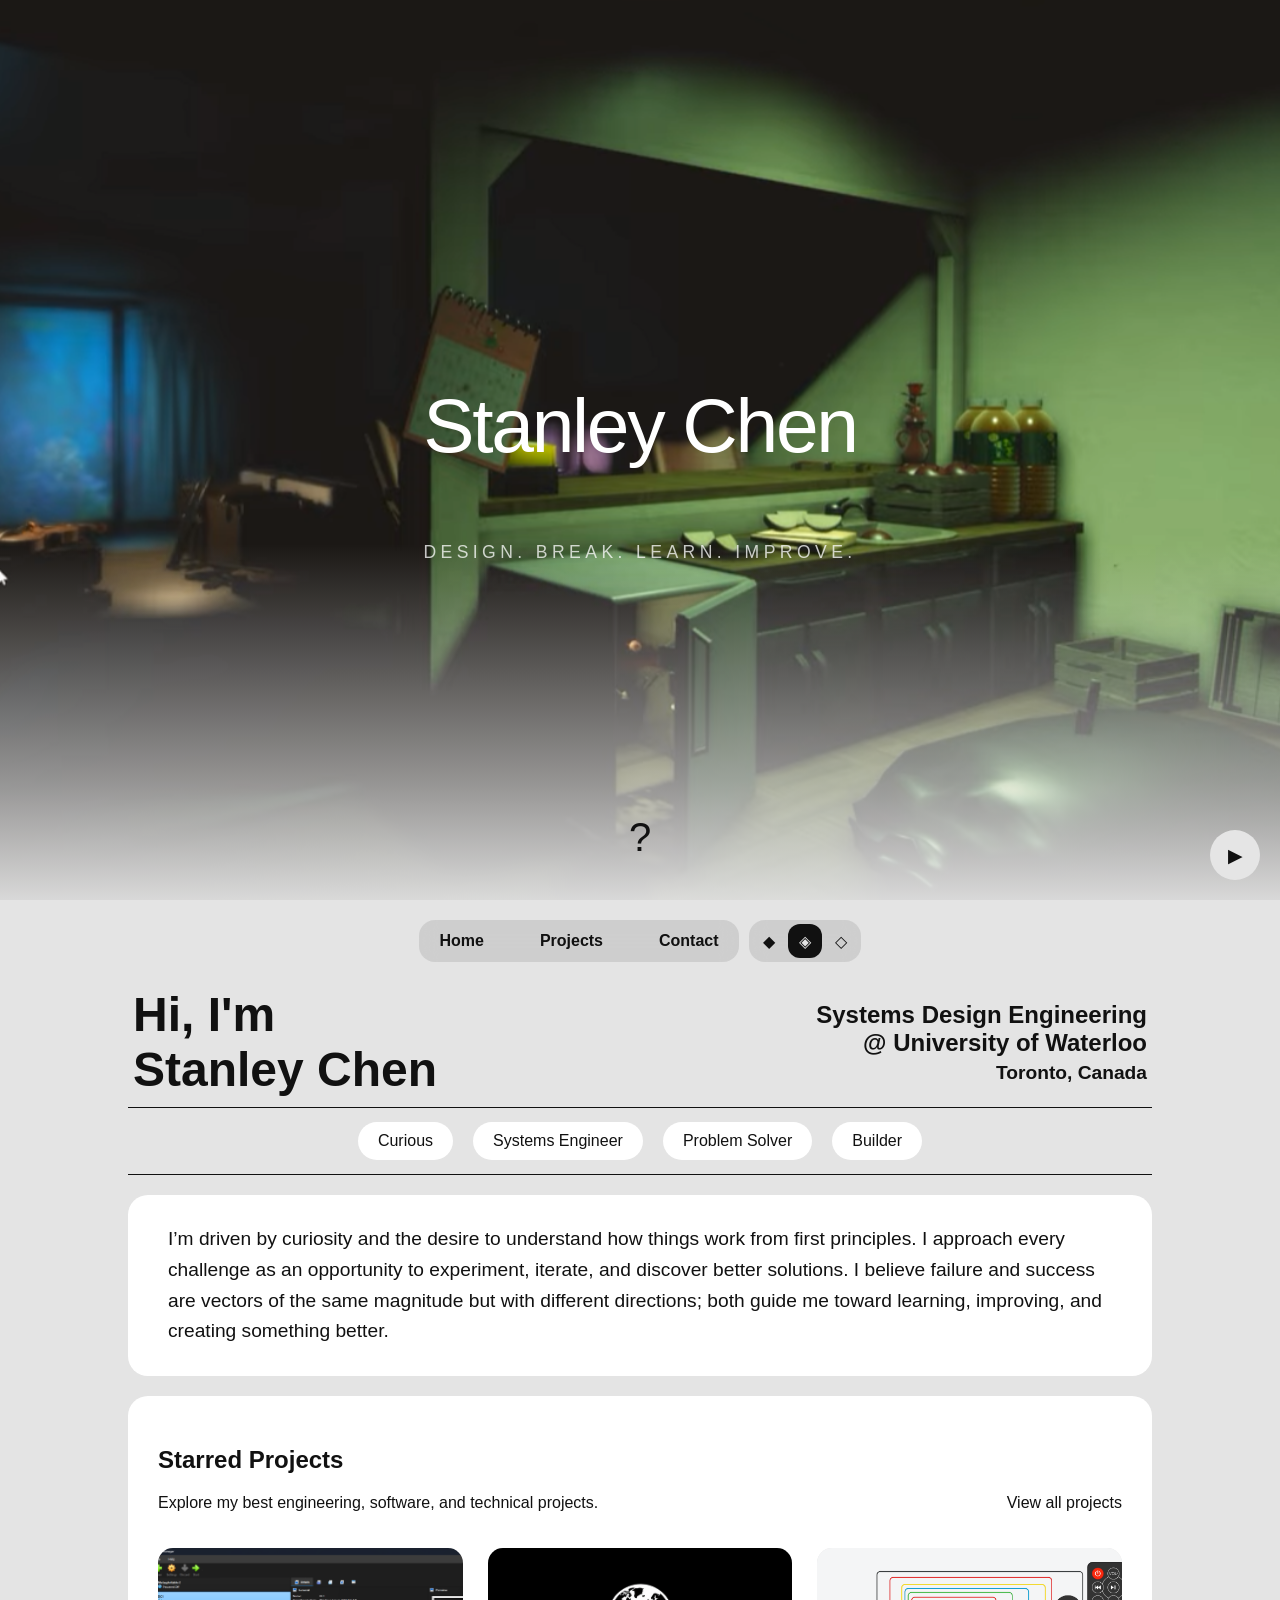
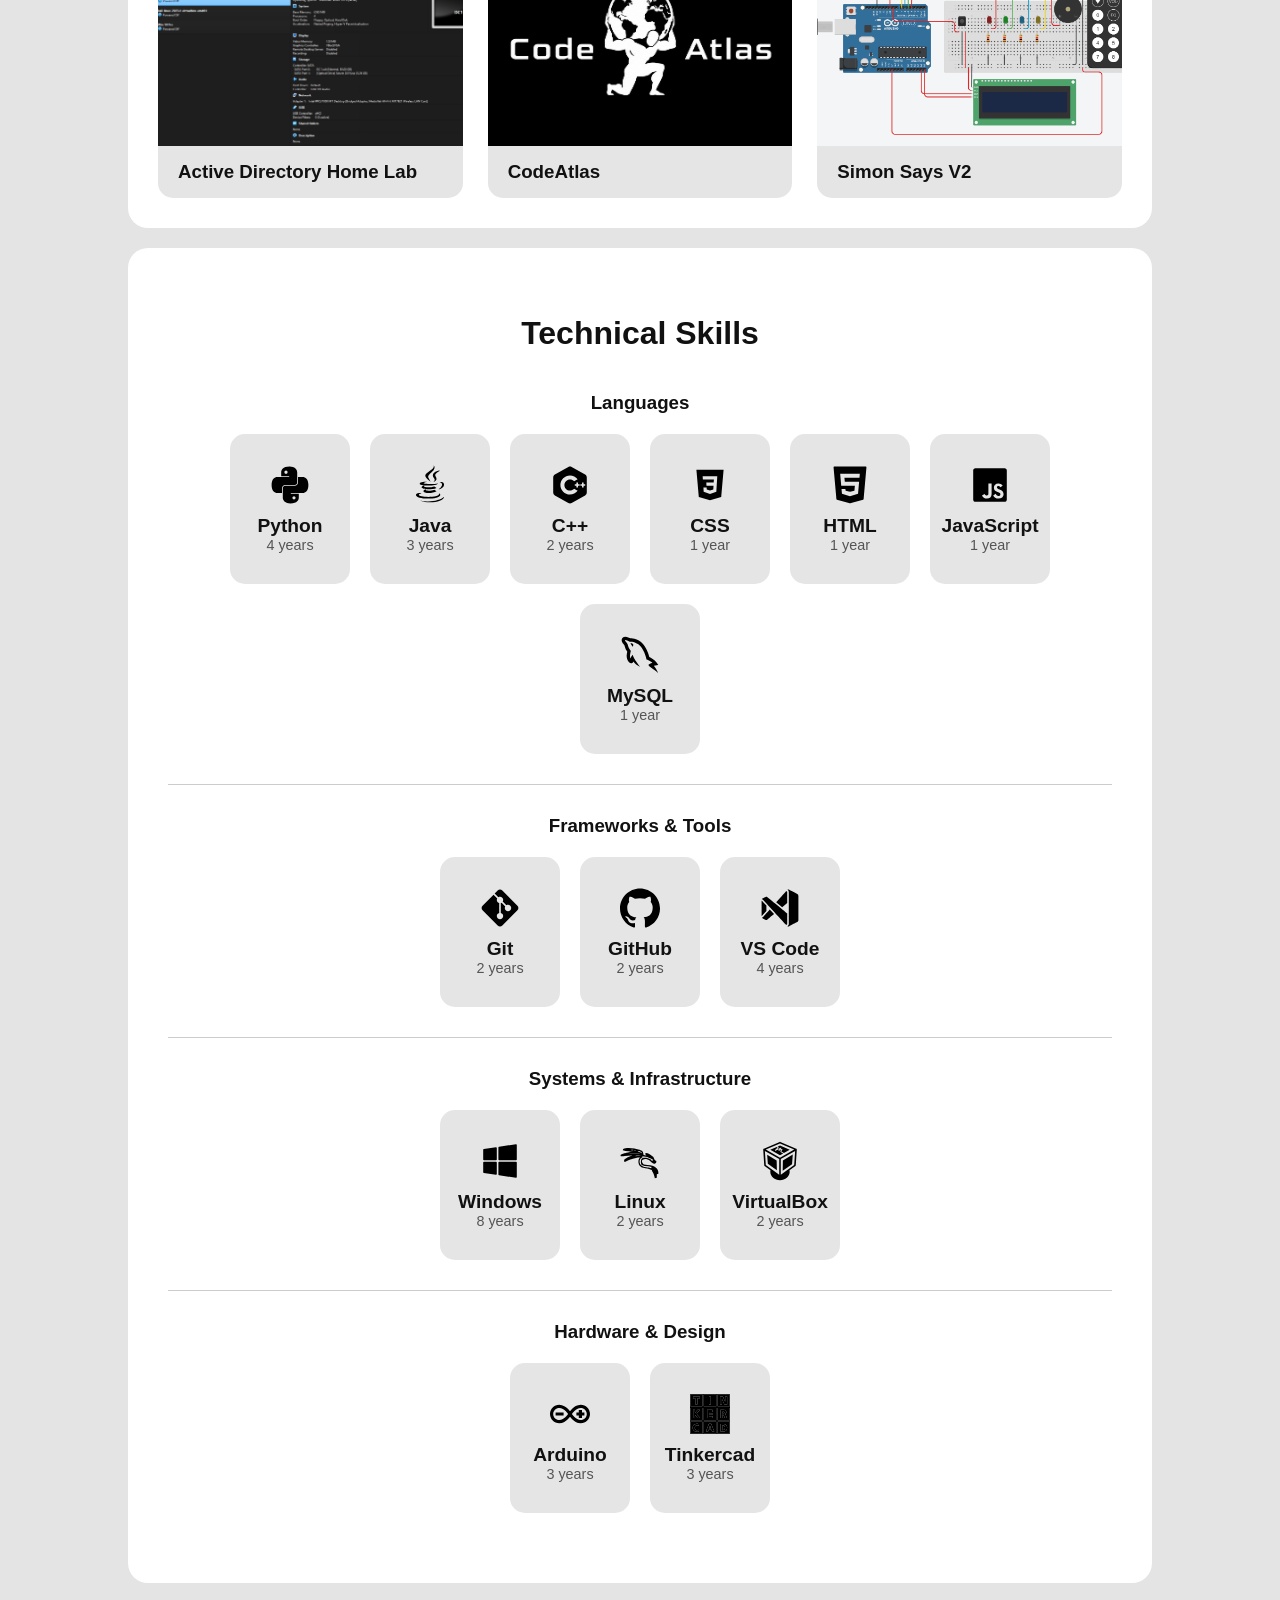
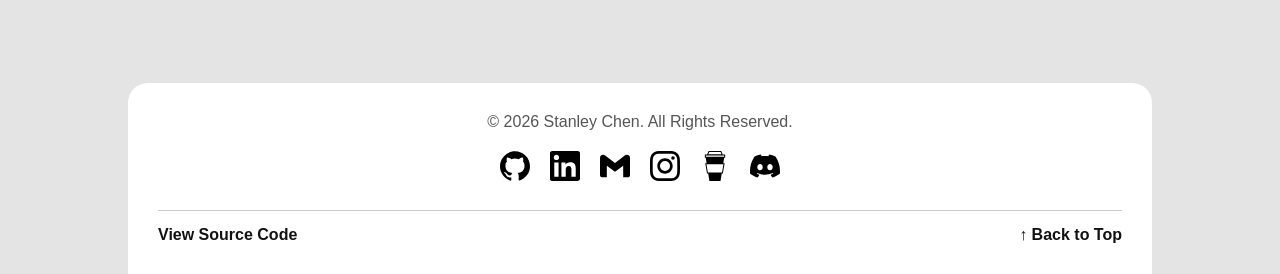
==== index.html @ 2be97bf0 "themes!" ====
<!DOCTYPE html>
<html lang="en">

<head>
    <link rel="stylesheet" href="style.css">
    <meta charset="UTF-8">
    <meta name="viewport" content="width=device-width, initial-scale=1.0">
    <meta name="description" content="Stanley Chen - Engineering Portfolio">
    <meta name="author" content="Stanley Chen">

    <link rel="icon" href="icons/home.ico" type="image/x-icon">
    <title>Stanley Chen | Engineering Portfolio</title>
</head>

<body>
    <section id="hero" class="hero">
        <h1>Stanley Chen</h1>
        <h2>Design. Break. Learn. Improve.</h2>

        <a class="down-arrow">?</a>
    </section>

    <div id="content">
        <nav class="navbar">
            <ul class="navlinks">
                <li><a href="index.html">Home</a></li>
                <li><a href="projects.html">Projects</a></li>
                <li><a href="contact.html">Contact</a></li>
            </ul>

            <div class="theme-selector" aria-label="Theme selection">
                <button type="button" class="theme-option" data-theme="light">
                    ◆
                </button>

                <button type="button" class="theme-option active" data-theme="system">
                    ◈
                </button>

                <button type="button" class="theme-option" data-theme="dark">
                    ◇
                </button>
            </div>
        </nav>

        <button id="music-toggle" class="music-btn" aria-label="Play menu music">▶</button>
        <audio id="menu-music" src="audio/menu_music.mp3" loop></audio>

        <main>
            <section id="intro">
                <div class="intro-left">
                    <h2>Hi, I'm <br> Stanley Chen</h2>
                </div>
                <div class="intro-right">
                    <h2>Systems Design Engineering<br>@ University of Waterloo</h2>
                    <h2 id="location">Toronto, Canada</h2>
                </div>
            </section>

            <section id="brief">
                <p>Curious</p>
                <p>Systems Engineer</p>
                <p>Problem Solver</p>
                <p>Builder</p>
            </section>

            <section id="about">
                <p>
                    I’m driven by curiosity and the desire to understand how things work from first principles. 
                    I approach every challenge as an opportunity to experiment, iterate, and discover better solutions. 
                    I believe failure and success are vectors of the same magnitude but with different directions; both guide me toward 
                    learning, improving, and creating something better.
                </p>
            </section>  

            <section id="star-projects">

                <div class="star-title">
                    <div class="star-title-left">
                        <h2>Starred Projects</h2>
                        <p>
                            Explore my best engineering, software, and technical projects.
                        </p>
                    </div>

                    <div class="star-title-right">
                        <p><a href="projects.html">View all projects</a></p>
                    </div>
                </div>

                <div class="project-container">
                    <a class="project-card" data-project="active-directory-home-lab" href="projects.html#active-directory-home-lab">
                        <img src="images/ad-lab-1.png" alt="Active Directory Home Lab">
                        <h3>Active Directory Home Lab</h3>
                    </a>

                    <a class="project-card" data-project="code-atlas" href="projects.html#code-atlas">

                        <img src="images/CodeAtlas-1.png" alt="CodeAtlas">
                        <h3>CodeAtlas</h3>
                    </a>

                    <a class="project-card" data-project="simon-says-v2" href="projects.html#simon-says-v2">
                        <img src="images/simon-says-v2-2.png" alt="Simon Says V2">
                        <h3>Simon Says V2</h3>
                    </a>
                    </article>
                </div>
            </section>
            
            <section id="skills">
                <h2>Technical Skills</h2>

                <h3 class="skill-category-title">Languages</h3>
                <div class="skills-container">
                    <button type="button" class="skill-card" data-skill="python">
                        <img src="icons/python.svg" alt="Python logo" class="skill-icon">
                        <span class="skill-name">Python</span>
                        <span class="skill-time">4 years</span>
                    </button>

                    <button type="button" class="skill-card" data-skill="java">
                        <img src="icons/java.svg" alt="Java logo" class="skill-icon">
                        <span class="skill-name">Java</span>
                        <span class="skill-time">3 years</span>
                    </button>

                    <button type="button" class="skill-card" data-skill="cpp">
                        <img src="icons/cpp.svg" alt="C++ logo" class="skill-icon">
                        <span class="skill-name">C++</span>
                        <span class="skill-time">2 years</span>
                    </button>
                    
                    <button type="button" class="skill-card" data-skill="css">
                        <img src="icons/css.svg" alt="CSS logo" class="skill-icon">
                        <span class="skill-name">CSS</span>
                        <span class="skill-time">1 year</span>
                    </button>

                    <button type="button" class="skill-card" data-skill="html">
                        <img src="icons/html.svg" alt="HTML logo" class="skill-icon">
                        <span class="skill-name">HTML</span>
                        <span class="skill-time">1 year</span>
                    </button>

                    <button type="button" class="skill-card" data-skill="javascript">
                        <img src="icons/javascript.svg" alt="JavaScript logo" class="skill-icon">
                        <span class="skill-name">JavaScript</span>
                        <span class="skill-time">1 year</span>
                    </button>
                    
                    <button type="button" class="skill-card" data-skill="mysql">
                        <img src="icons/mysql.svg" alt="MySQL logo" class="skill-icon">
                        <span class="skill-name">MySQL</span>
                        <span class="skill-time">1 year</span>
                    </button>
                </div>

                <h3 class="skill-category-title">Frameworks & Tools</h3>
                <div class="skills-container">
                    <button type="button" class="skill-card" data-skill="git">
                        <img src="icons/git.svg" alt="Git logo" class="skill-icon">
                        <span class="skill-name">Git</span>
                        <span class="skill-time">2 years</span>
                    </button>

                    <button type="button" class="skill-card" data-skill="github">
                        <img src="icons/github.svg" alt="GitHub logo" class="skill-icon">
                        <span class="skill-name">GitHub</span>
                        <span class="skill-time">2 years</span>
                    </button>
                    
                    <button type="button" class="skill-card" data-skill="vscode">
                        <img src="icons/vscode.svg" alt="VS Code logo" class="skill-icon">
                        <span class="skill-name">VS Code</span>
                        <span class="skill-time">4 years</span>
                    </button>
                </div>

                <h3 class="skill-category-title">Systems & Infrastructure</h3>
                <div class="skills-container">
                    <button type="button" class="skill-card" data-skill="windows">
                        <img src="icons/windows.svg" alt="Windows logo" class="skill-icon">
                        <span class="skill-name">Windows</span>
                        <span class="skill-time">8 years</span>
                    </button>

                    <button type="button" class="skill-card" data-skill="linux">
                        <img src="icons/linux.svg" alt="Linux logo" class="skill-icon">
                        <span class="skill-name">Linux</span>
                        <span class="skill-time">2 years</span>
                    </button>
                    
                    <button type="button" class="skill-card" data-skill="virtualbox">
                        <img src="icons/virtualbox.svg" alt="VirtualBox logo" class="skill-icon">
                        <span class="skill-name">VirtualBox</span>
                        <span class="skill-time">2 years</span>
                    </button>
                </div>
                
                <h3 class="skill-category-title">Hardware & Design</h3>
                <div class="skills-container">
                    <button type="button" class="skill-card" data-skill="arduino">
                        <img src="icons/arduino.svg" alt="Arduino logo" class="skill-icon">
                        <span class="skill-name">Arduino</span>
                        <span class="skill-time">3 years</span>
                    </button>

                    <button type="button" class="skill-card" data-skill="tinkercad">
                        <img src="icons/tinkercad.svg" alt="Tinkercad logo" class="skill-icon">
                        <span class="skill-name">Tinkercad</span>
                        <span class="skill-time">3 years</span>
                    </button>
                </div>
            </section>

            <footer class="footer">
                <p class="copyright">
                    © 2026 Stanley Chen. All Rights Reserved.
                </p>

                <div class="footer-icons">
                    <a href="https://github.com/Cir9no-0001" target="_blank" rel="noopener noreferrer">
                        <img src="icons/github.svg" alt="GitHub">
                    </a>

                    <a href="https://www.linkedin.com/in/stanleychen9/" target="_blank" rel="noopener noreferrer">
                        <img src="icons/linkedin.svg" alt="LinkedIn">
                    </a>

                    <a href="mailto:stanley.chen@example.com" target="_blank" rel="noopener noreferrer">
                        <img src="icons/gmail.svg" alt="Email">
                    </a>

                    <a href="https://www.instagram.com/dbo_stan/" target="_blank" rel="noopener noreferrer">
                        <img src="icons/instagram.svg" alt="Instagram">
                    </a>

                    <a href="https://buymeacoffee.com/stanleychen" target="_blank" rel="noopener noreferrer">
                        <img src="icons/coffee.svg" alt="Buy Me a Coffee">
                    </a>

                    <a href="contact.html" target="_blank" rel="noopener noreferrer">
                        <img src="icons/discord.svg" alt="Discord">
                    </a>
                </div>

                <div class="footer-actions">
                    <a href="https://github.com/Cir9no-0001/engineering-portfolio" target="_blank" rel="noopener noreferrer">
                        View Source Code
                    </a>

                    <a href="#top">
                        ↑ Back to Top
                    </a>
                </div>

            </footer>

        </main>
    </div>

    <div id="skill-modal" class="modal hidden">
        <div class="modal-content"></div>
    </div>

    <script src="js/common.js"></script>
    <script src="js/index.js"></script>
</body>
</html>
---- style.css ----
:root {
    --background: #000;

    --surface: #171f2b;
    --surface-secondary: #21262d;
    --surface-tertiary: #1a1a1a;
    --surface-hover: #30363d;

    --text: #fff;
    --text-secondary: #aaa;

    --border: #444;

    --accent: yellow;
    --accent-hover: #e6e600;

    --overlay: rgba(0, 0, 0, 0.7);
    --navbar-background: rgba(128, 128, 128, 0.35);

}

html[data-theme="light"] {
    --background: #e4e4e4;

    --surface: #fff;
    --surface-secondary: #e5e5e5;
    --surface-tertiary: #f0f0f0;
    --surface-hover: #d5d5d5;

    --text: #111;
    --text-secondary: #555;

    --border: #ccc;

    --accent: #d4a900;
    --accent-hover: #b89000;

    --overlay: rgba(0, 0, 0, 0.45);
    --navbar-background: rgba(180, 180, 180, 0.45);
}

html {
    scroll-behavior: smooth;
}



body {
    overflow-x: hidden;
}

a {
    color: inherit;
    text-decoration: none;
}

body {
    margin: 0;
    font-family: 'Helvetica', Arial, sans-serif;
    color: var(--text);
    background-color: var(--background);
}

main {
    width: 80%;
    max-width: 1200px;
    margin: auto;
}


/* Index.html CSS Below */

body.hero-active {
    overflow: hidden;
}

.hero {
    min-height: 100vh;
    height: 100vh;

    position: relative;
    overflow: hidden;

    background: none;

    display: flex;
    flex-direction: column;
    justify-content: center;
    align-items: center;
    text-align: center;
    color: #fff;
}

.hero::before {
    content: "";

    position: absolute;
    inset: -20px;

    background-image:
        linear-gradient(
            to bottom,
            transparent 60%,
            color-mix(in srgb, var(--background) 60%, transparent) 85%,
            var(--background) 100%
        ),
        url("images/hero.png");

    background-size: cover;
    background-position: center;
    background-repeat: no-repeat;

    transform:
        translate(
            var(--hero-x, 0px),
            var(--hero-y, 0px)
        );

    transition: transform 0.15s ease-out;

    z-index: -1;
    
}

.hero h1 {
    font-size: clamp(3rem, 6vw, 5.5rem);
    font-weight: 500;
    letter-spacing: -0.03em;
    line-height: 1;
}

.hero h2 {
    font-size: 1.1rem;
    font-weight: 300;
    letter-spacing: 0.25em;
    text-transform: uppercase;
    opacity: 0.75;
}

.down-arrow {
    position: absolute;
    bottom: 40px;
    cursor: pointer;

    font-size: 2.5rem;

    text-decoration: none;
    color: var(--text);

    animation: bounce 2s infinite;
}

@keyframes bounce {
    0%,20%,50%,80%,100% {
        transform: translateY(0);
    }

    40% {
        transform: translateY(-10px);
    }

    60% {
        transform: translateY(-5px);
    }
}

#content {
    scroll-margin-top: 20px;
}

.navbar {
    display: flex;
    justify-content: center;
    margin: 20px auto;

    position: sticky;
    top: 15px;
    z-index: 100;
}

.navbar.modal-open {
    opacity: 0;
    pointer-events: none;
}

.theme-selector {
    display: flex;
    align-items: center;
    gap: 2px;

    margin-left: 10px;
    padding: 3px;

    background: var(--navbar-background);
    backdrop-filter: blur(10px);

    border-radius: 16px;
}

.theme-option {
    width: 34px;
    height: 34px;

    border: none;
    border-radius: 12px;

    background: transparent;
    color: var(--text);

    cursor: pointer;

    font-size: 1rem;

    transition:
        background-color 0.2s ease,
        color 0.2s ease;
}

.theme-option:hover {
    background: var(--surface-secondary);
}

.theme-option.active {
    background: var(--text);
    color: var(--background);
}

.navlinks {
    display: flex;
    align-items: center;
    gap: 20px;

    list-style: none;
    padding: 2px;
    margin: 0;

    background-color: var(--navbar-background);
    backdrop-filter: blur(10px);
    border-radius: 16px;
}

.navlinks li {
    display: flex;
}

.navlinks a {
    text-decoration: none;
    font-weight: bold;
    color: var(--text);

    padding: 10px 18px;
    border-radius: 12px;

    transition: background-color 0.2s ease, color 0.2s ease;
}

.navlinks a:hover {
    background: var(--text);
    color: var(--background);
}

.music-btn {
    position: fixed;
    bottom: 20px;
    right: 20px;
    background: var(--surface-secondary);
    color: var(--text);
    border: none;
    border-radius: 50%;
    width: 50px;
    height: 50px;
    font-size: 1.2rem;
    cursor: pointer;
    z-index: 10;
}

.music-btn:hover {
    background: var(--text);
    color: var(--background);
}

#intro {
    display:flex;
    justify-content:space-between;
    align-items:center;
    margin-top:20px;
    margin-bottom:0;
    width: 100%;
}

.intro-left {
    width: 50%;
    font-size: 2rem;
    text-align: left;
}

.intro-right {
    width: 50%;
    text-align: right;
}

#location{
    font-size: 1.2rem;
}

#intro h1,
#intro h2,
#intro h3 {
    margin: 5px;
}

#brief {
    display: flex;
    justify-content: center;
    gap: 20px;
    position: relative;
    padding: 15px 0;
    margin: 5px 0 20px;
}


#brief::before {
    content: "";
    position: absolute;
    top: 0;
    left: 0;
    width: 100%;
    height: 1px;
    background-color: var(--text);
}


#brief::after {
    content: "";
    position: absolute;
    bottom: 0;
    left: 0;
    width: 100%;
    height: 1px;
    background-color: var(--text);
}


#brief p {
    background: var(--surface);
    padding: 10px 20px;
    border-radius: 30px;
    margin-top: 0;
    margin-bottom: 0;
}

#about {
    background: var(--surface);
    padding:10px 40px;
    border-radius:20px;
    font-size:1.2rem;
    line-height:1.6;
    margin-bottom:20px;

}

#star-projects {
    background-color: var(--surface);
    border-radius: 20px;
    padding: 30px;
    margin-top: 0;
    margin-bottom: 20px;
}

.star-title {
    display: flex;
    justify-content: space-between;
    align-items: flex-end;
    margin-bottom: 20px;
}

.star-title-left {
    text-align: left;
}

.star-title-right {
    text-align: right;
}

.star-title-right:hover {
    color: var(--accent-hover);
}

.project-container {
    display: grid;
    grid-template-columns: repeat(3, 1fr);
    gap: 25px;
}

.project-card {
    background-color: var(--surface-secondary);
    border-radius: 15px;
    height: 250px;

    display: flex;
    flex-direction: column;
    justify-content: flex-end;
    align-items: stretch;

    padding: 0;
    overflow: hidden;

    color: var(--text);
    text-decoration: none;

    cursor: pointer;
    transition: transform 0.2s ease, background-color 0.2s ease;
}

.project-card:hover {
    transform: translateY(-5px);
    background-color: var(--surface-hover);
}

.project-card img {
    width: 100%;
    height: 100%;
    object-fit: cover;
    display: block;
}

.project-card h3 {
    margin: 0;
    padding: 15px 20px;

}

#skills {
    background-color: var(--surface);
    border-radius: 20px;
    padding: 40px;
    margin-top: 0;
    margin-bottom: 0;
}

#skills h2,
#skills h3{
    text-align: center;
}

#skills h2 {
    font-size: 2rem;
    margin-bottom: 40px;
}

#skills h3 {
    margin-top: 30px;
    margin-bottom: 20px;
}

.skills-container {
    display: flex;
    flex-wrap: wrap;
    justify-content: center;
    gap: 20px;
    padding-bottom: 30px;
    margin-bottom: 30px;
    border-bottom: 1px solid var(--border);
}

.skill-card {
    background-color: var(--surface-secondary);
    border: none;
    border-radius: 15px;
    height: 150px;
    width: 120px;
    display: flex;
    flex-direction: column;
    justify-content: center;
    align-items: center;
    cursor: pointer;
    color: var(--text);
    transition: 0.2s ease;
    font-family: inherit;
    font-size: inherit;
}

.skill-icon {
    width: 40px;
    height: 40px;
    margin-bottom: 10px;
    object-fit: contain;
}

.skill-name {
    font-size: 1.2rem;
    font-weight: bold;
}

.skill-time {
    color: var(--text-secondary);
    font-size: 0.9rem;
}

.skill-card:hover {
    transform: translateY(-5px);
    background-color: var(--surface-hover);
}

.skills-container:last-child {
    border-bottom: none;
    margin-bottom: 0;
}

.skill-description{
    background-color: var(--surface-tertiary);
    border-radius: 8px;
    padding: 1.5rem 2rem;
    margin: 0px;

    line-height: 1.5;
}

.skill-separator {
    border: none;
    border-top: 1px solid var(--border);
    margin: 20px 0;
}

.modal {
    position: fixed;
    top: 0;
    left: 0;
    width: 100%;
    height: 100%;
    background: var(--overlay);
    display: flex;
    justify-content: center;
    align-items: center;
    z-index: 20;
}

.modal.hidden {
    display: none;
}

.modal-content {
    background: var(--surface-secondary);
    padding: 40px;
    border-radius: 20px;
    max-width: 500px;
    width: 90%;
    max-height: 85vh;
    overflow-y: auto;
    position: relative;
}

#project-modal .modal-content {
    max-width: 900px;
    width: 90%;
    max-height: 90vh;
}

.modal-close {
    position: absolute;
    top: 15px;
    right: 20px;
    background: none;
    border: none;
    color: var(--text);
    font-size: 1.5rem;
    cursor: pointer;
    line-height: 1;
}

.modal-close:hover {
    color: var(--accent-hover);
}

.detail-header {
    display: flex;
    justify-content: space-between;
    align-items: flex-end;
    gap: 0.75rem;
}

.detail-header h1 {
    margin: 0;
}

.project-date {
    font-size: 0.8rem;
    margin: 0;
}

.detail-separator {
    border: none;
    border-top: 1px solid var(--border);
    margin: 20px 0;
}

.detail-gallery {
    position: relative;
    width: 100%;
    height: 350px;
    border-radius: 12px;
    overflow: hidden;
    background: var(--background);
}

.detail-gallery img,
.detail-gallery video {
    position: absolute;
    top: 0;
    left: 0;
    width: 100%;
    height: 100%;
    object-fit: contain;
    opacity: 0;
    transition: opacity 0.3s ease;
    pointer-events: none;
}

.detail-gallery img.active,
.detail-gallery video.active {
    opacity: 1;
    pointer-events: auto;
}

.detail-gallery img {
    cursor: zoom-in;
}

.detail-gallery video {
    background: var(--background);
}

.gallery-arrow {
    position: absolute;
    top: 50%;
    transform: translateY(-50%);
    background: var(--accent);
    color: var(--background);
    border: none;
    width: 40px;
    height: 40px;
    border-radius: 50%;
    font-size: 1.2rem;
    cursor: pointer;
    z-index: 2;
}

.gallery-arrow:hover {
    background: var(--text);
}

.gallery-arrow.prev {
    left: 15px;
}

.gallery-arrow.next {
    right: 15px;
}

.detail-tags {
    list-style: none;
    padding: 0;
    margin: 0 0 20px 0;
    display: flex;
    gap: 10px;
    flex-wrap: wrap;
}

.detail-tags li {
    background: var(--surface);
    padding: 6px 14px;
    font-size: 0.9rem;
}

.detail-description {
    background-color: var(--surface-tertiary);
    border-radius: 8px;
    padding: 1.5rem 2rem;
    margin: 0px;

    line-height: 1.5;
    overflow: hidden;
    transition: max-height 0.4s ease;
}

.detail-links {
    display: flex;
    gap: 15px;
    flex-wrap: wrap;
}

.detail-links a {
    background: var(--accent);
    color: var(--background);
    padding: 10px 18px;
    border-radius: 12px;
    font-weight: bold;
    transition: background-color 0.2s ease;
}

.detail-links a:hover {
    background: var(--text);
}

.description-container {
    margin: 20px 0;
}

.detail-description.collapsed {
    max-height: 200px;
}

.detail-description.expanded {
    max-height: 10000px;
}

.description-toggle {
    display: block;
    width: 100%;

    background: var(--accent);
    color: var(--background);
    border: none;

    padding: 10px;
    border-radius: 0 0 8px 8px;

    font-weight: bold;
    cursor: pointer;

    transition: background-color 0.2s ease;
}

.description-toggle:hover {
    background: var(--text);
}

/* Projects.html CSS Below */

.projects-header {
    text-align: center;
    margin-bottom: 10px;
}

.projects-header h2 {
    font-size: 2rem;
    margin-bottom: 10px;
}

.projects-header p {
    color: var(--text-secondary);
    font-size: 1.1rem;
    margin: 0;
}

.controls-bar {
    display: flex;
    justify-content: center;
    align-items: center;
    gap: 20px;
    margin: 20px 0;
}

.filter-btn {
    background: var(--surface);
    color: var(--text);
    border: 2px solid var(--border);
    padding: 10px 18px;
    border-radius: 12px;
    cursor: pointer;
    font-weight: bold;
}

.filter-btn:hover {
    background: var(--text);
    color: var(--background);
}

.search-input {
    background: var(--surface-secondary);
    color: var(--text);
    border: 2px solid var(--border);
    padding: 10px 18px;
    border-radius: 12px;
    font-size: 1rem;
    width: 250px;
}

.search-input::placeholder {
    color: var(--text-secondary);
}

.filter-panel {
    background: var(--surface);
    border-radius: 20px;
    padding: 30px;
    margin-bottom: 20px;
    display: flex;
    flex-wrap: wrap;
    gap: 20px;
}

.filter-column {
    display: flex;
    flex-direction: column;
    gap: 20px;
    flex: 1 1 300px;
}

.filter-panel.hidden {
    display: none;
}

.filter-group {
    border: 1px solid var(--border);
    border-radius: 12px;
    padding: 15px 20px;
}

.filter-group legend {
    padding: 0 10px;
    font-weight: bold;
    color: var(--accent);
}

.filter-group label {
    display: inline-flex;
    align-items: center;
    background: var(--surface-secondary);
    color: var(--text);
    padding: 8px 16px;
    border-radius: 20px;
    cursor: pointer;
    margin: 4px;
    transition: background-color 0.2s ease;
}

.filter-group label:hover {
    background: var(--surface-hover);
}

.filter-group input {
    accent-color: var(--accent);
    margin-right: 8px;
}

.filter-group input:checked + label,
.filter-group label:has(input:checked) {
    background: var(--accent);
    color: var(--background);
}

#apply-filters {
    background: var(--accent);
    color: var(--surface);
    border: none;
    padding: 12px 24px;
    border-radius: 12px;
    font-weight: bold;
    font-size: 1rem;
    cursor: pointer;
    align-self: center;
    transition: background-color 0.2s ease;
    width: 100%;
}

#apply-filters:hover {
    background: var(--text);
}

.project {
    background: var(--surface);
    border-radius: 20px;
    padding: 20px;
    margin-bottom: 25px;
    display: flex;
    gap: 25px;
}

.project-gallery {
    position: relative;
    width: 300px;
    height: 220px;
    flex-shrink: 0;
    border-radius: 15px;
    border: 1px solid var(--border);
    overflow: hidden;
}

.project-info {
    display: flex;
    flex-direction: column;
    flex-grow: 1;
}

.gallery-item {
    position: absolute;
    top: 0;
    left: 0;
    width: 100%;
    height: 100%;
    object-fit: cover;
    opacity: 0;
    transition: opacity 0.4s ease;
}

.gallery-item.active {
    opacity: 1;
}

.project-header {
    display: flex;
    justify-content: space-between;
    align-items: baseline;
    margin: 0;
    line-height: 0.4;
}

.project-title-group {
    display: flex;
    align-items: center;
    gap: 0.5rem;
    margin: 0;
}

.status-tag {
    display: flex;
    max-width: 75px;
    height: 20px;
    margin-left: 0.5rem;
    font-size: 0.7rem;
    justify-content: center;
    align-items: center;
    border-radius: 2px;
    padding: 0 5px;
}

.status-tag[data-status="completed"] { background: green; }
.status-tag[data-status="in-progress"] { background: orange; }
.status-tag[data-status="down"] { background: red; }

.project-description {
    margin-bottom: 20px;
    margin-top: 0px;
    line-height: 1.5;
}

.project-footer {
    display: flex;
    justify-content: space-between;
    align-items: center;
}

.project-tags{
    list-style: none;
    padding: 0;
    margin: 0;
    display: flex;
    gap: 10px;
}

.project-tags li {
    background: var(--surface-secondary);
    padding: 5px 10px;
    font-size: 0.9rem;
}

.see-more-btn {
    background: var(--accent);
    color: var(--background);
    border: none;
    padding: 10px 18px;
    border-radius: 12px;
    font-weight: bold;
    cursor: pointer;
    transition: background-color 0.2s ease, color 0.2s ease;
}

.see-more-btn:hover {
    background: var(--text);
}

.lightbox {
    position: fixed;
    top: 0;
    left: 0;
    width: 100%;
    height: 100%;

    background: rgba(0,0,0,0.85);

    display: flex;
    justify-content: center;
    align-items: center;

    z-index: 50;
}

.lightbox.hidden {
    display: none;
}

.lightbox img,
.lightbox video {
    max-width: 90%;
    max-height: 90%;
    object-fit: contain;

    border-radius: 15px;
}

.lightbox-close {
    position: absolute;
    top: 30px;
    right: 40px;

    background: none;
    border: none;

    color: #fff;
    font-size: 3rem;

    cursor: pointer;
}

.lightbox-close:hover {
    color: yellow;
}


/* contact.html CSS Below */

#contact{
    display:flex;
    flex-direction:column;
    align-items: center;
}

.avatar {
    display: block;
    margin: 0 auto;
    width: 200px;
    height: 200px;
    border: 2px solid var(--text);
    object-fit: cover;
    margin-bottom: 20px;
    margin-top: 20px;
}

.contact-header {
    text-align: center;
    margin-bottom: 20px;
}

.contact-boxes {
    display: flex;
    justify-content: center;
    gap: 50px 100px;
    flex-wrap: wrap;
    list-style: none;
    justify-content: center;
    padding: 0;
}

.contact-box {
    background: var(--surface);
    padding: 20px 30px;
    border-radius: 15px;
    text-align: center;
    transition: background-color 0.2s ease, color 0.2s ease;
    width: 200px;
    height: 40px;
    display: flex;
    align-items: center;
    justify-content: center;
    font-size: 1.1rem;
}

.contact-box:hover {
    background: var(--accent);
    color: var(--background);
}

.contact-box a {
    display: flex;
    align-items: center;
    justify-content: center;
    text-align: left;
    gap: 10px;
}

.contact-icon {
    width: 35px;
    height: 35px;
    transition: 0.2s;
    
}

.resume-printer {
    display: flex;
    flex-direction: column;
    align-items: center;
    gap: 20px;
    margin-top: 40px;
    width: 100%;
}

.printer {
    position: relative;
    width: 80%;
    max-width: 600px;
    aspect-ratio: 5 / 3;
    margin: 0 auto;
}

.printer-body {
    position: absolute;
    bottom: 0;
    width: 100%;
    height: 65%;
    background: #444;
    border-radius: 0 0 12px 12px;
    z-index: 2;
}

#print-btn {
    position: absolute;
    bottom: 20px;
    right: 20px;
    background: #666;
    color: white;
    border: none;
    padding: 8px 14px;
    border-radius: 8px;
    font-weight: bold;
    font-size: 0.85rem;
    cursor: pointer;
    z-index: 3;
    transition: background-color 0.2s ease, color 0.2s ease;
}

#print-btn:hover {
    background: var(--text);
    color: var(--background);
}

.paper {
    position: absolute;
    top: 25%;
    left: 50%;
    transform: translateX(-50%);
    width: 70%;
    height: 35%;
    background: #fff;
    color: black;
    border-radius: 4px;
    z-index: 1;
    display: flex;
    align-items: flex-start;
    padding-top: 15px;
    justify-content: center;
    font-weight: bold;
    text-align: center;
    opacity: 0;
    transition: opacity 0.3s ease, transform 0.3s ease;
}

.paper.printed {
    opacity: 1;
    transform: translate(-50%, -25px);
}

.modal-link {
    display: inline-block;
    margin-top: 15px;
    background: var(--accent);
    color: var(--background);
    padding: 8px 16px;
    border-radius: 10px;
    font-weight: bold;
}

.hidden,
.search-hidden {
    display: none;
}

/* 404.html CSS Below */

.not-found {
    text-align: center;
    padding: 80px 20px;
    max-width: 600px;
    margin: 0 auto;
}

.not-found h1 {
    font-size: 6rem;
    margin-bottom: 10px;
    color: var(--accent);
}

.not-found p {
    margin-bottom: 30px;
    font-size: 1.1rem;
}

.rickroll-wrapper {
    position: relative;
    width: 100%;
    padding-bottom: 56.25%;
    height: 0;
    overflow: hidden;
    border-radius: 12px;
    margin-bottom: 30px;
}

.rickroll-wrapper iframe {
    position: absolute;
    top: 0;
    left: 0;
    width: 100%;
    height: 100%;
    border: 0;
}

.home-link {
    display: inline-block;
    background: var(--accent);
    color: var(--background);
    padding: 10px 24px;
    border-radius: 20px;
    font-weight: bold;
    text-decoration: none;
    transition: background-color 0.2s ease;
}

.home-link:hover {
    background: var(--accent-hover);
}

/* Footer CSS Below */

.footer {
    background: var(--surface);
    padding: 30px;
    border-radius: 20px 20px 0 0;
    text-align: center;
    color: var(--text-secondary);
    margin-top: 100px;
}

.copyright {
    margin: 0 0 20px;
    color: var(--text-secondary);
}

.footer-icons {
    display: flex;
    justify-content: center;
    gap: 20px;

    margin-bottom: 25px;
}

.footer-icons img {
    width: 30px;
    height: 30px;
}

.footer-icons img:hover {
    transform: translateY(-4px);
}

.footer-actions {
    display: flex;
    justify-content: space-between;

    padding-top: 15px;
    border-top: 1px solid var(--border);
}

.footer-actions a {
    color: var(--text);
    font-weight: bold;
}

.footer-actions a:hover {
    color: var(--accent);
}

/* Background css below */

#background-canvas {
    position: fixed;
    top: 0;
    left: 0;

    width: 100%;
    height: 100%;

    z-index: -1;

    background: var(--background);

    pointer-events: none;
}

.skill-icon,
.contact-icon,
.footer-icons img {
    transition: filter 0.2s ease;
    filter: brightness(0) invert(1);
}

html[data-theme="light"] .skill-icon,
html[data-theme="light"] .contact-icon,
html[data-theme="light"] .footer-icons img {
    filter: brightness(0);
}
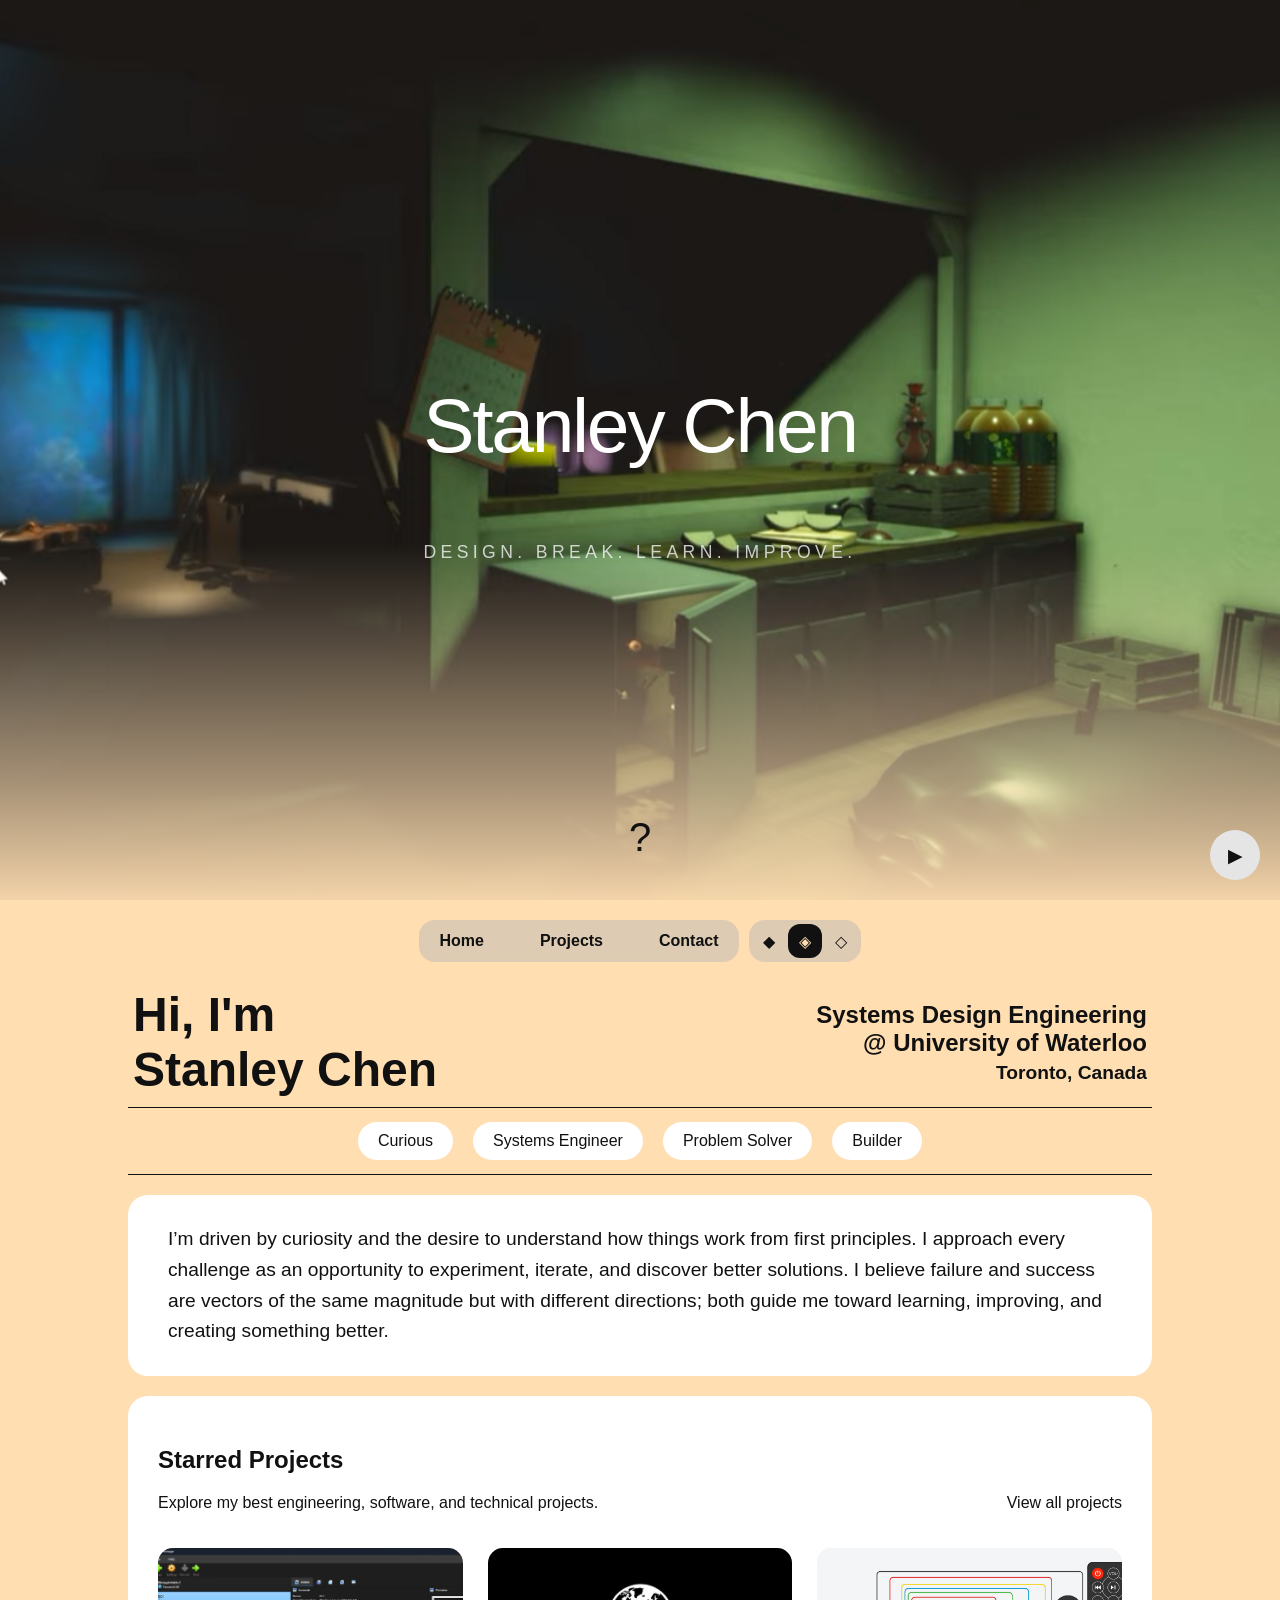
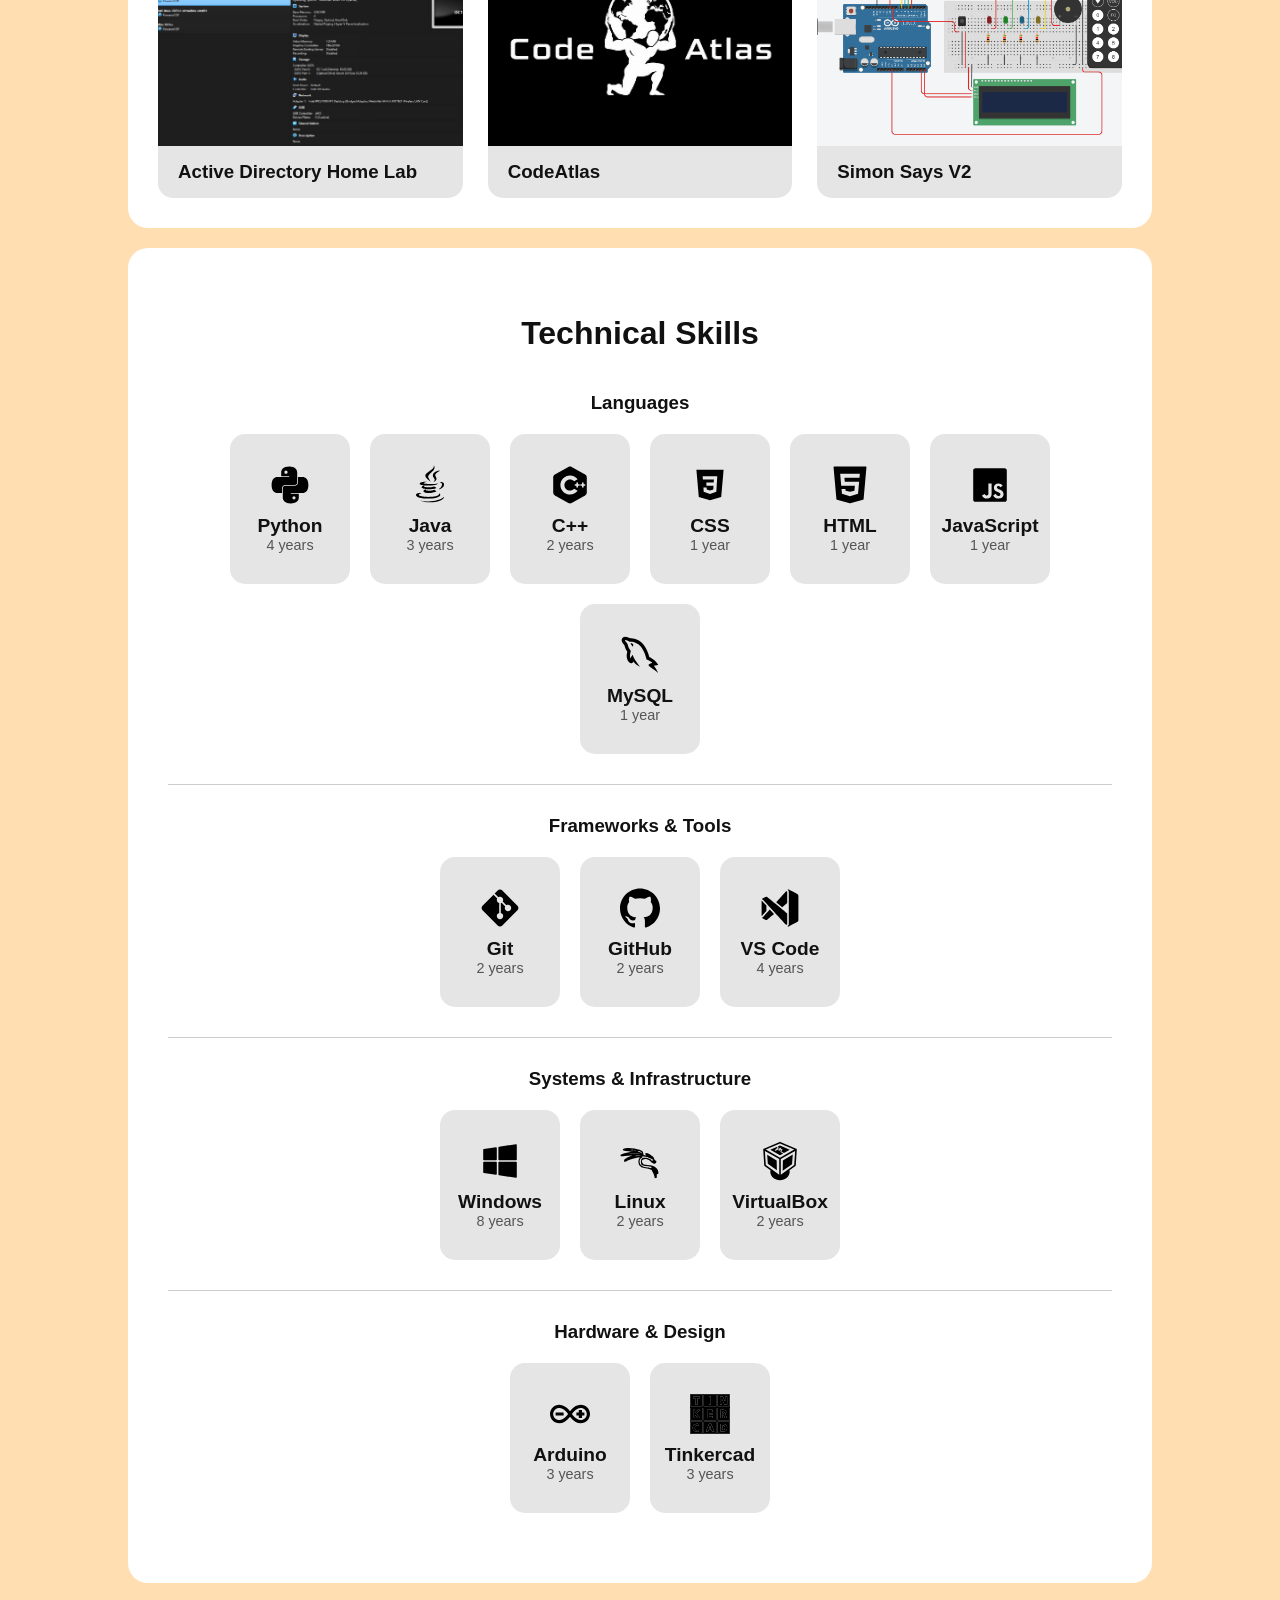
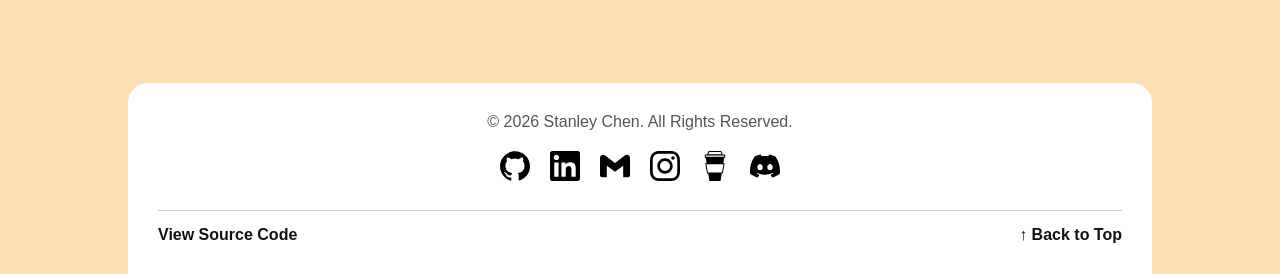
==== commit df56a68f: "lightmode unflashbang" ====
--- a/index.html
+++ b/index.html
@@ -104,7 +104,6 @@
                         <img src="images/simon-says-v2-2.png" alt="Simon Says V2">
                         <h3>Simon Says V2</h3>
                     </a>
-                    </article>
                 </div>
             </section>
             
--- a/style.css
+++ b/style.css
@@ -20,7 +20,7 @@
 }
 
 html[data-theme="light"] {
-    --background: #e4e4e4;
+    --background: #ffdeb2;
 
     --surface: #fff;
     --surface-secondary: #e5e5e5;
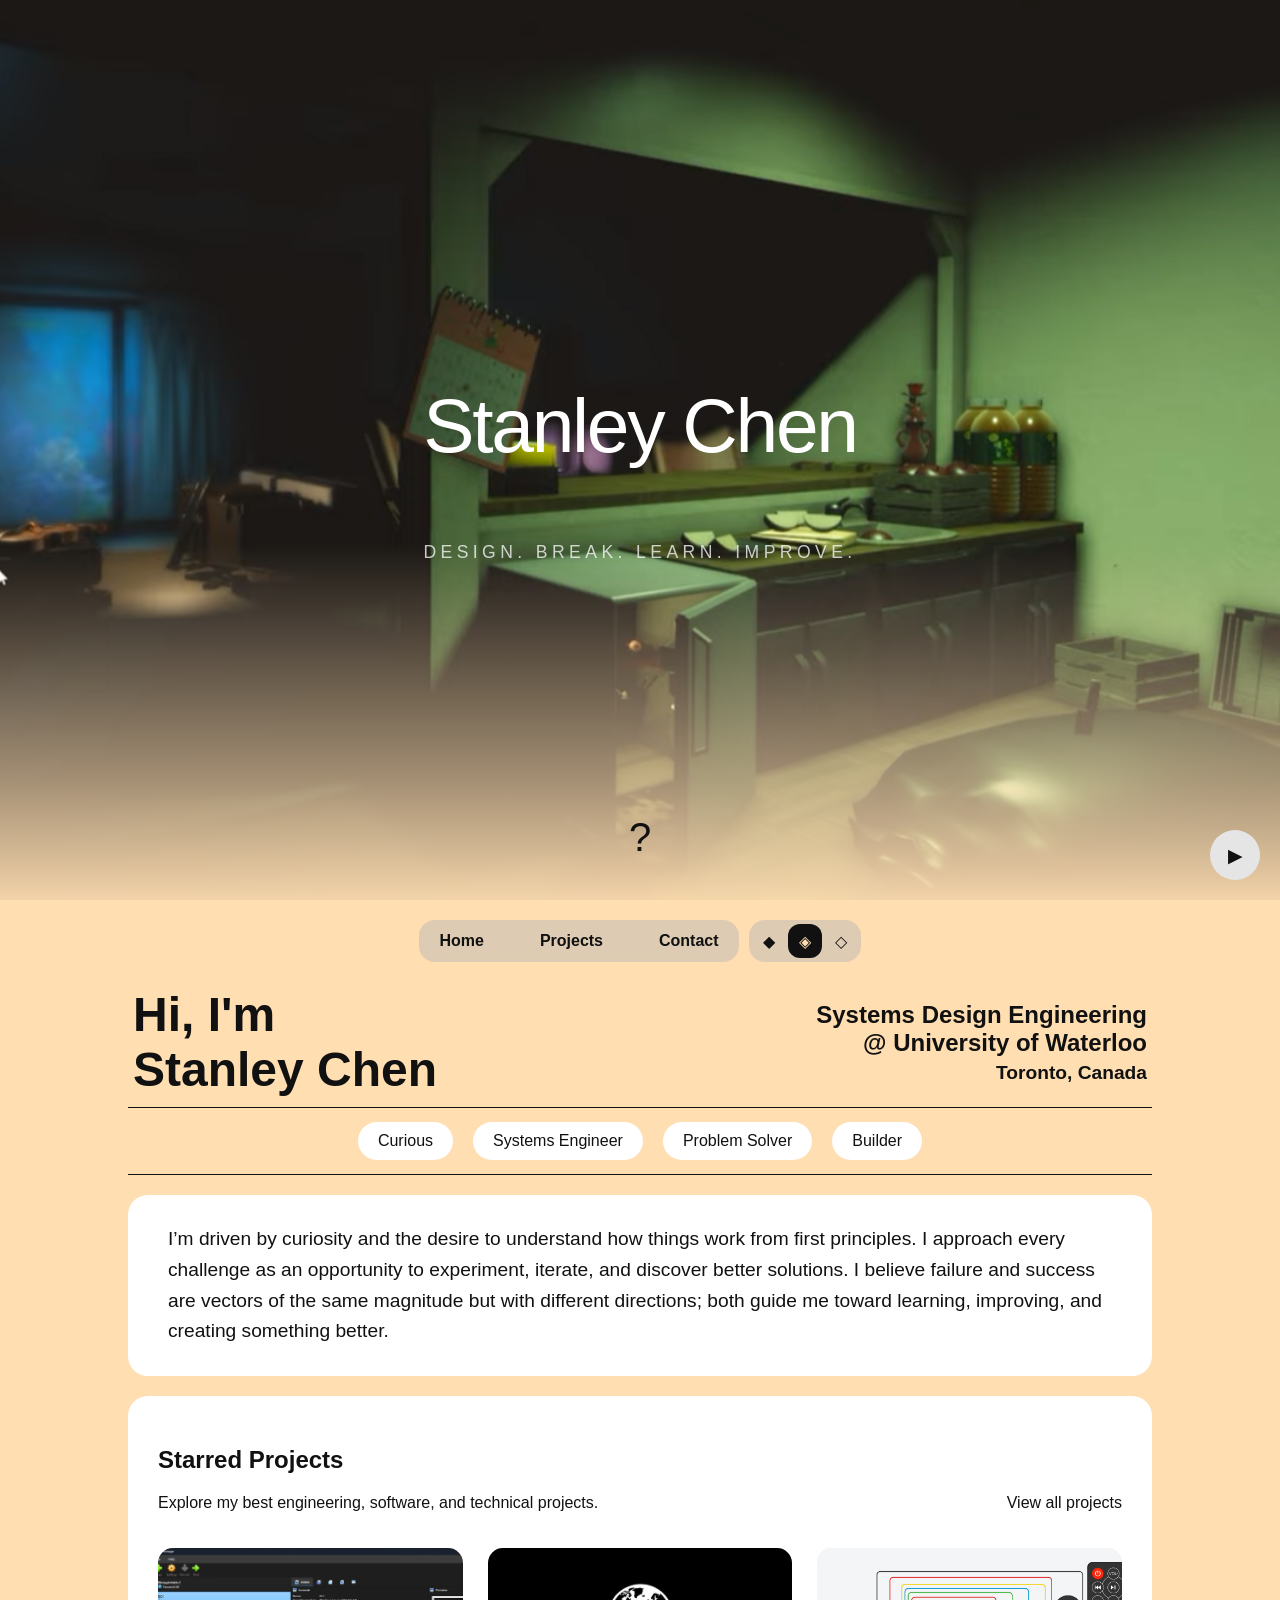
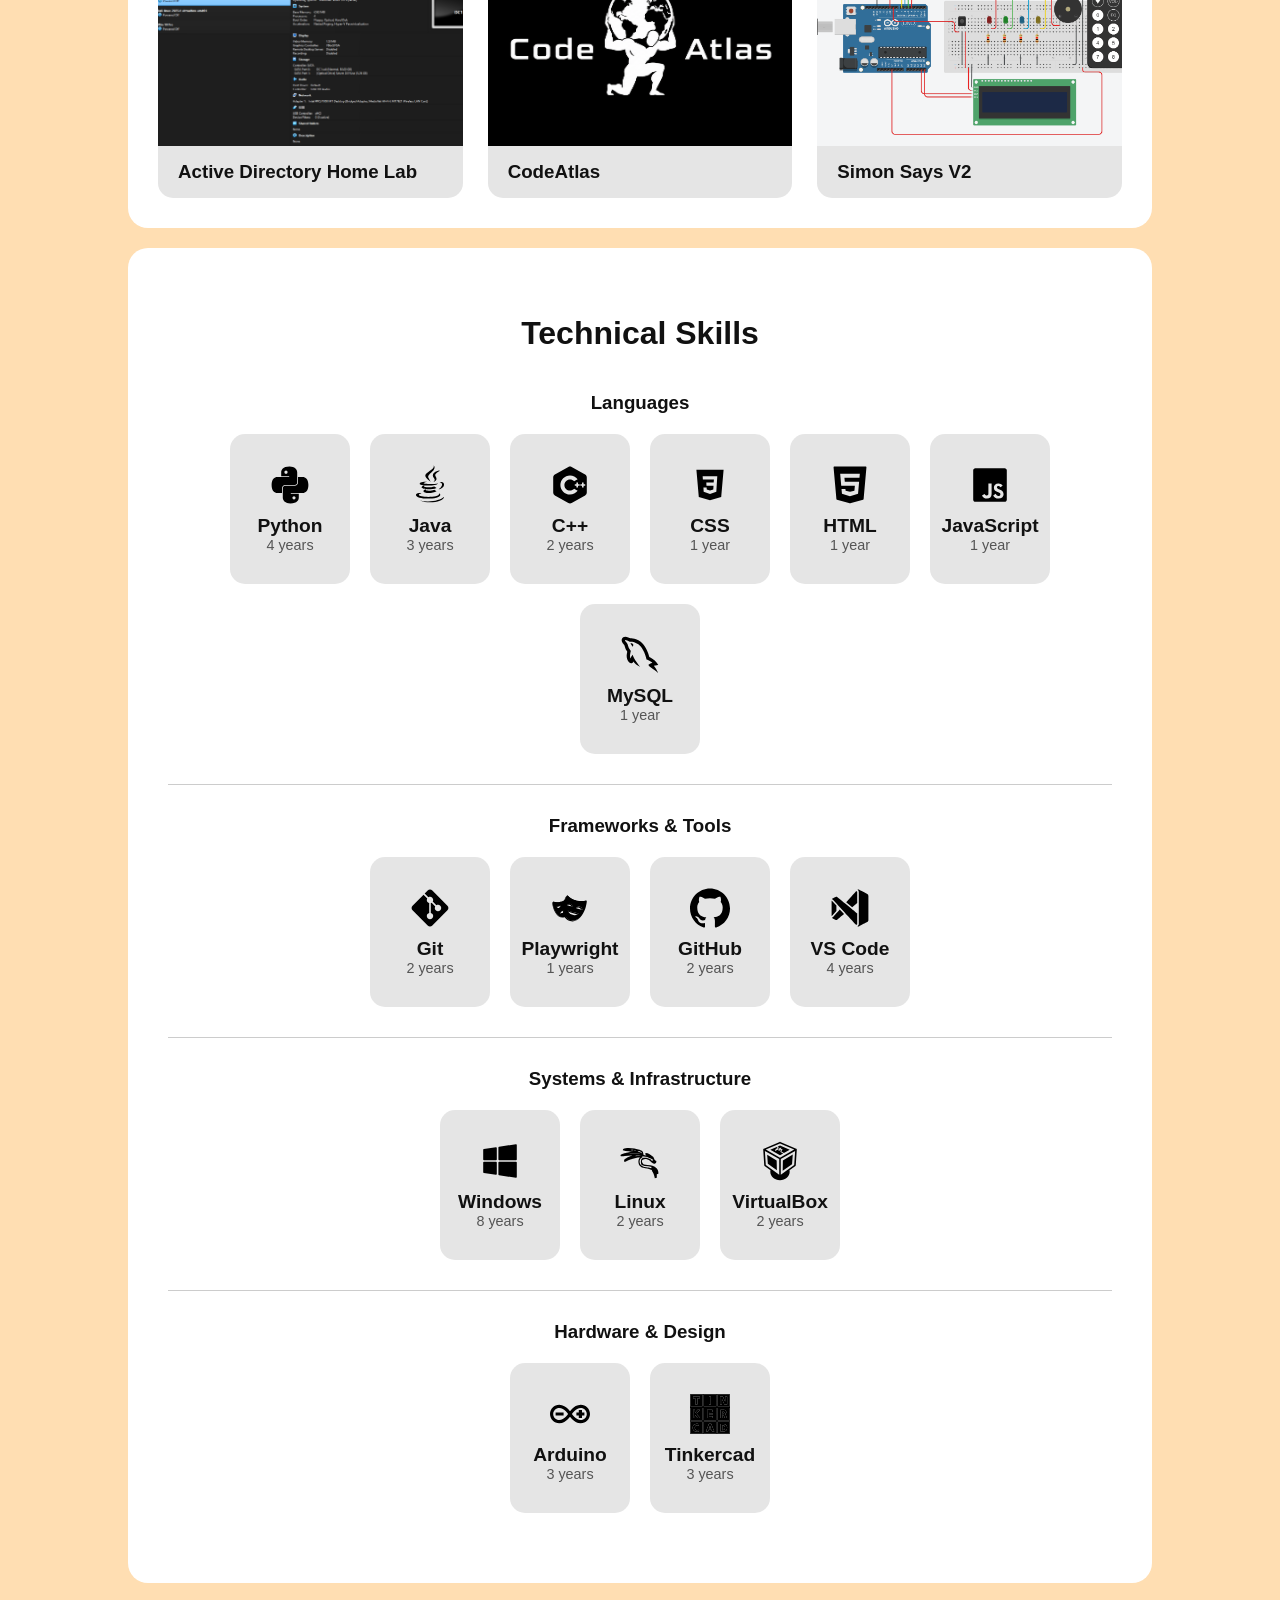
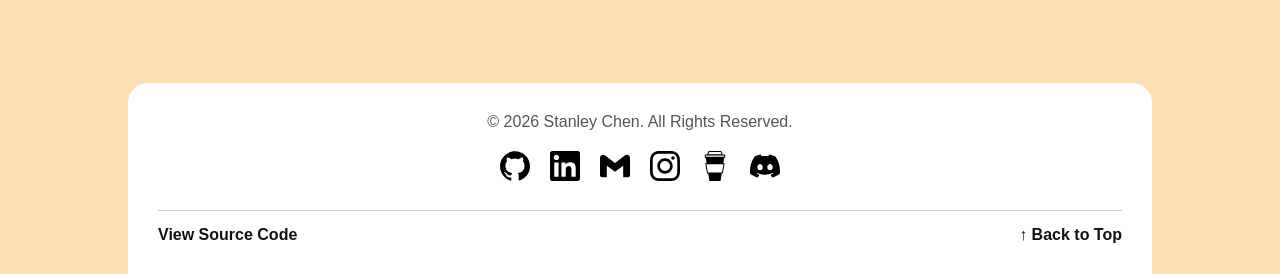
==== commit 383d2ade: "Added Katharsis Project" ====
--- a/index.html
+++ b/index.html
@@ -163,6 +163,12 @@
                         <span class="skill-time">2 years</span>
                     </button>
 
+                    <button type="button" class="skill-card" data-skill="playwright">
+                        <img src="icons/playwright.svg" alt="Playwright logo" class="skill-icon">
+                        <span class="skill-name">Playwright</span>
+                        <span class="skill-time">1 years</span>
+                    </button>
+
                     <button type="button" class="skill-card" data-skill="github">
                         <img src="icons/github.svg" alt="GitHub logo" class="skill-icon">
                         <span class="skill-name">GitHub</span>
@@ -227,7 +233,7 @@
                         <img src="icons/linkedin.svg" alt="LinkedIn">
                     </a>
 
-                    <a href="mailto:stanley.chen@example.com" target="_blank" rel="noopener noreferrer">
+                    <a href="mailto:stanleycworkmail@gmail.com" target="_blank" rel="noopener noreferrer">
                         <img src="icons/gmail.svg" alt="Email">
                     </a>
 
--- a/style.css
+++ b/style.css
@@ -1074,19 +1074,27 @@
     align-items: center;
     justify-content: center;
     font-size: 1.1rem;
+
+    position: relative;
 }
 
 .contact-box:hover {
-    background: var(--accent);
-    color: var(--background);
+    transform: translateY(-5px);
+    background-color: var(--surface-hover);
 }
 
 .contact-box a {
+    position: absolute;
+    inset: 0;
+
     display: flex;
     align-items: center;
     justify-content: center;
     text-align: left;
     gap: 10px;
+
+    color: inherit;
+    text-decoration: none;
 }
 
 .contact-icon {
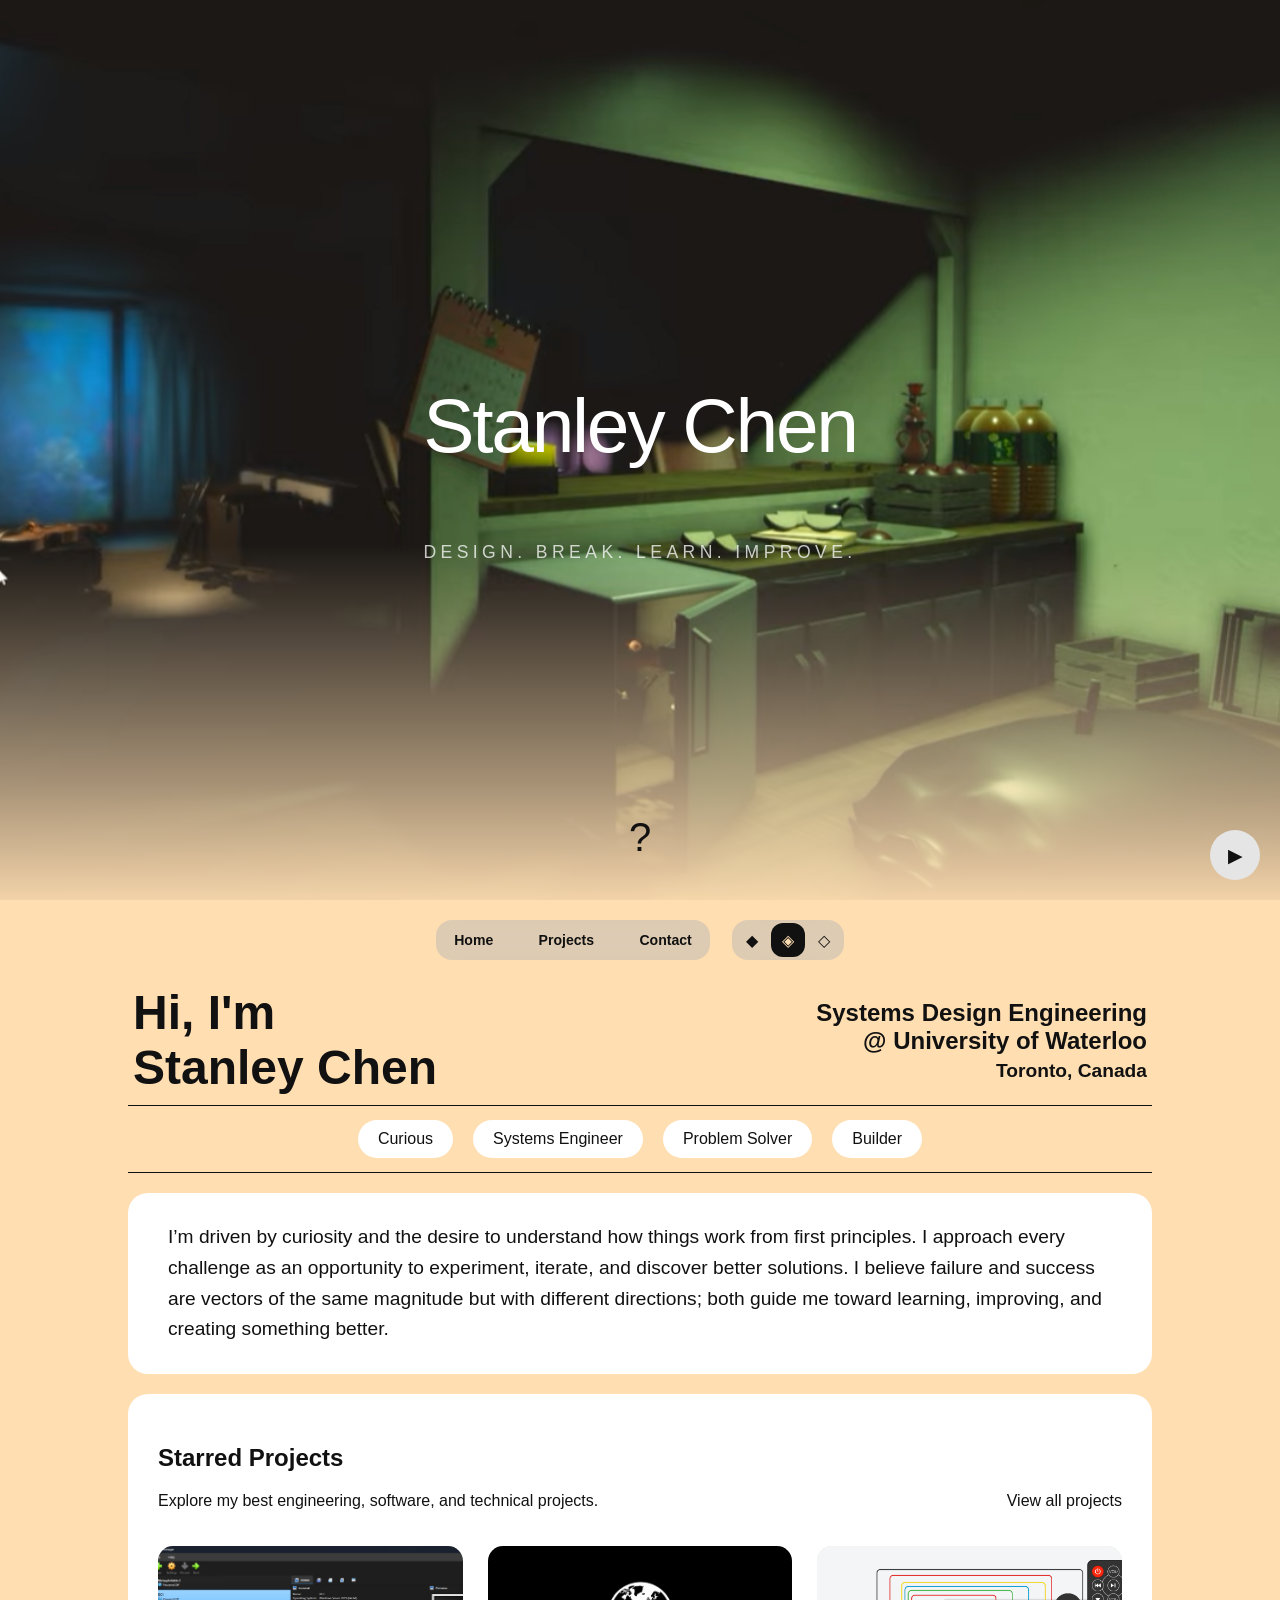
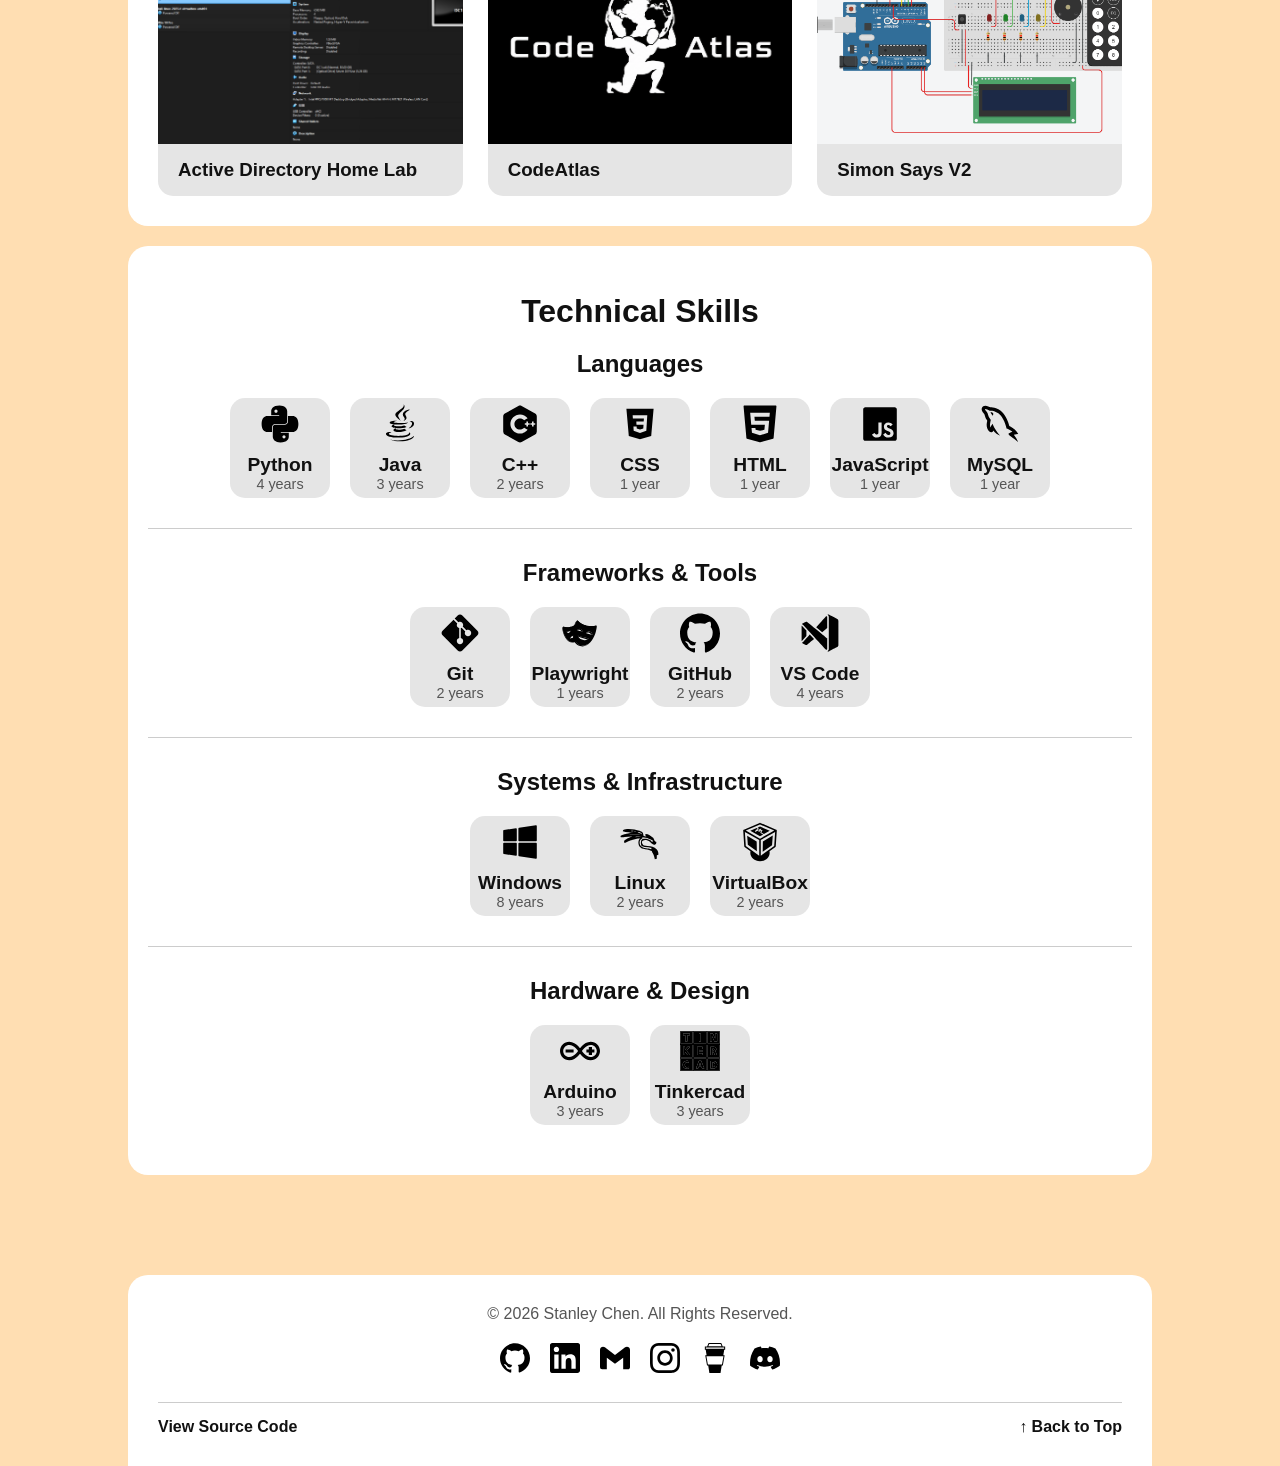
==== commit 979f37ce: "Added Discord tag" ====
--- a/index.html
+++ b/index.html
@@ -245,7 +245,10 @@
                         <img src="icons/coffee.svg" alt="Buy Me a Coffee">
                     </a>
 
-                    <a href="contact.html" target="_blank" rel="noopener noreferrer">
+                    <a href="https://discord.com" 
+                    target="_blank" 
+                    rel="noopener noreferrer" 
+                    onclick="navigator.clipboard.writeText('dbo_stan'); alert('Copied Discord handle: dbo_stan');">
                         <img src="icons/discord.svg" alt="Discord">
                     </a>
                 </div>
--- a/style.css
+++ b/style.css
@@ -433,7 +433,7 @@
 #skills {
     background-color: var(--surface);
     border-radius: 20px;
-    padding: 40px;
+    padding: 20px;
     margin-top: 0;
     margin-bottom: 0;
 }
@@ -445,11 +445,12 @@
 
 #skills h2 {
     font-size: 2rem;
-    margin-bottom: 40px;
+    margin-bottom: 20px;
 }
 
 #skills h3 {
-    margin-top: 30px;
+    font-size: 1.5rem;
+    margin-top: 20px;
     margin-bottom: 20px;
 }
 
@@ -467,8 +468,8 @@
     background-color: var(--surface-secondary);
     border: none;
     border-radius: 15px;
-    height: 150px;
-    width: 120px;
+    height: 100px;
+    width: 100px;
     display: flex;
     flex-direction: column;
     justify-content: center;
@@ -1325,4 +1326,101 @@
 html[data-theme="light"] .contact-icon,
 html[data-theme="light"] .footer-icons img {
     filter: brightness(0);
+}
+
+/* Mobile project cards */
+@media (max-width: 900px) {
+    .project {
+        display: grid;
+        grid-template-columns: minmax(0, 1fr);
+        gap: 15px;
+        padding: 16px;
+    }
+
+    .project-gallery {
+        grid-row: 2;
+        width: 100%;
+        height: auto;
+        aspect-ratio: 16 / 9;
+        box-sizing: border-box;
+    }
+
+    .project-info {
+        display: contents;
+    }
+
+    .project-header {
+        grid-row: 1;
+        display: flex;
+        flex-wrap: wrap;
+        align-items: center;
+        gap: 8px;
+        line-height: normal;
+        min-width: 0;
+    }
+
+    .project-title-group {
+        flex-wrap: wrap;
+        min-width: 0;
+    }
+
+    .project-title-group h3 {
+        margin: 0;
+        line-height: 1.3;
+    }
+
+    .project-date {
+        margin: 0;
+    }
+
+    .project-description {
+        display: none;
+    }
+
+    .project-footer {
+        grid-row: 3;
+        display: flex;
+        flex-direction: column;
+        align-items: stretch;
+        gap: 12px;
+        width: 100%;
+    }
+
+    .project-tags {
+        display: none;
+    }
+
+    .see-more-btn {
+        width: 100%;
+        box-sizing: border-box;
+    }
+
+    #hero {
+        display: none;
+    }
+
+    body.hero-active {
+        overflow-y: auto;
+    }
+}
+
+/* Responsive navigation */
+.navbar {
+    width: fit-content;
+    max-width: calc(100% - 32px);
+    box-sizing: border-box;
+    gap: clamp(4px, 1vw, 12px);
+    align-items: center;
+}
+
+.navlinks {
+    gap: clamp(2px, 1vw, 12px);
+    min-width: 0;
+}
+
+.navlinks a {
+    padding: clamp(8px, 1vw, 10px)
+             clamp(8px, 1.3vw, 18px);
+    font-size: clamp(0.8rem, 1.1vw, 1rem);
+    white-space: nowrap;
 }
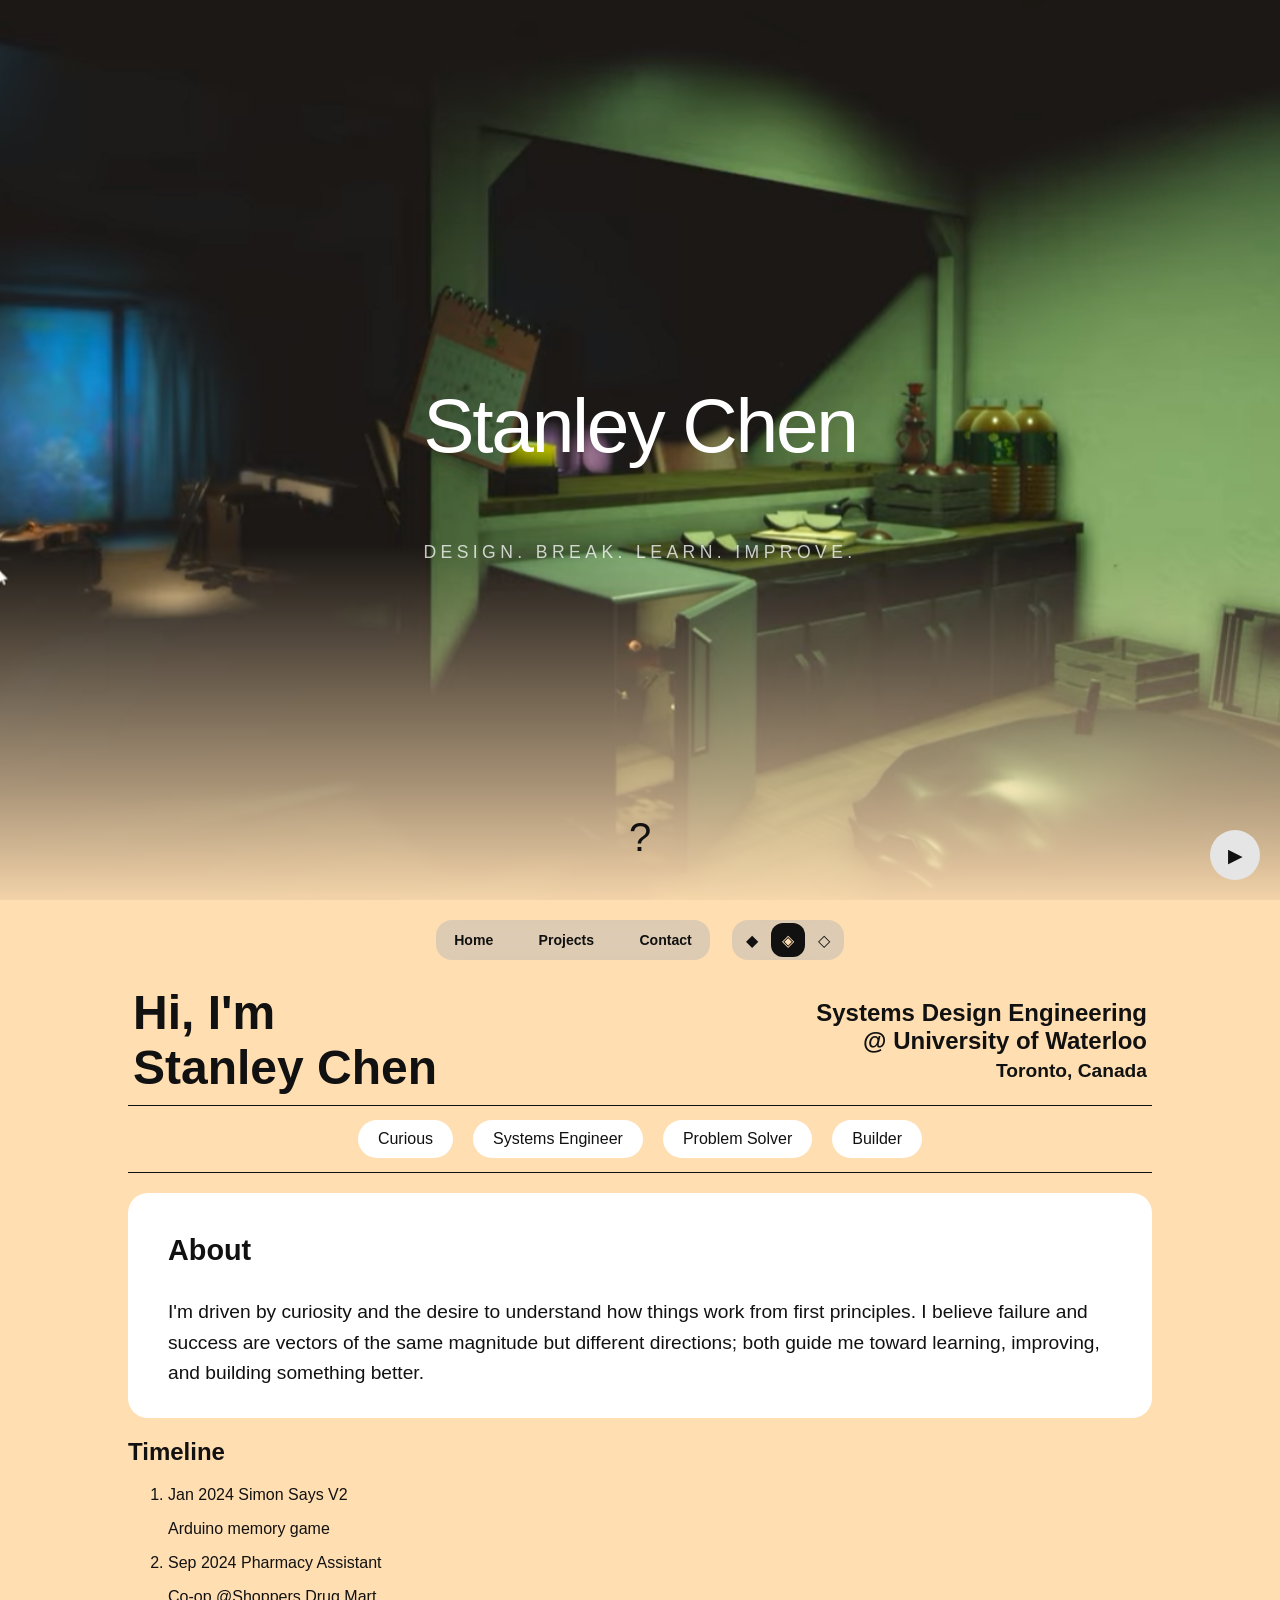
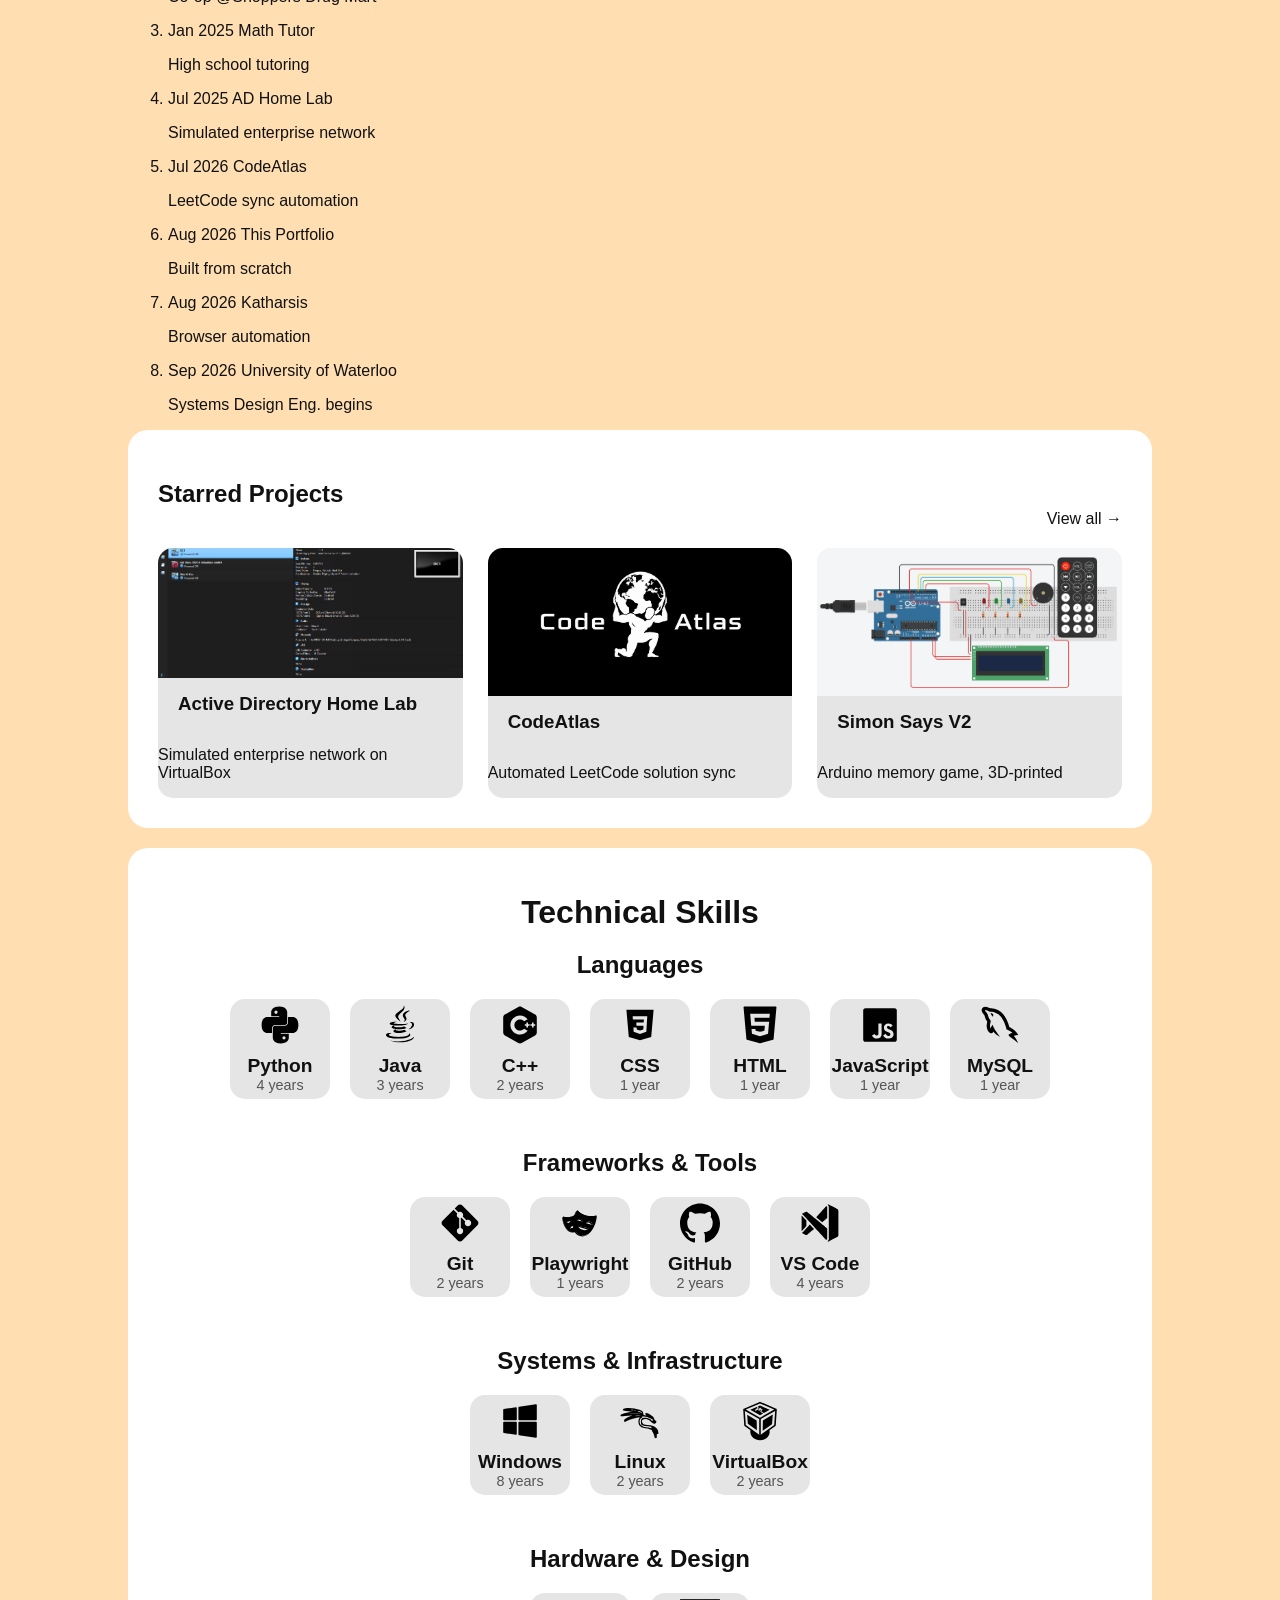
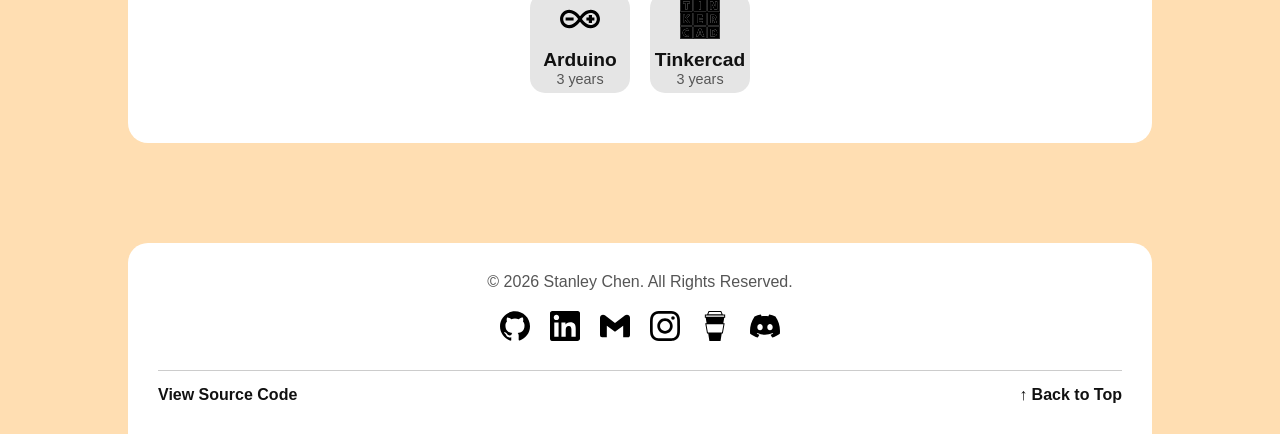
==== commit 2cd7fe13: "HTML WIP Update prep for website restyle" ====
--- a/index.html
+++ b/index.html
@@ -64,45 +64,101 @@
                 <p>Builder</p>
             </section>
 
-            <section id="about">
-                <p>
-                    I’m driven by curiosity and the desire to understand how things work from first principles. 
-                    I approach every challenge as an opportunity to experiment, iterate, and discover better solutions. 
-                    I believe failure and success are vectors of the same magnitude but with different directions; both guide me toward 
-                    learning, improving, and creating something better.
-                </p>
-            </section>  
-
+            <section id="about-timeline">
+                <div id="about">
+                    <h2>About</h2>
+                    <p>
+                        I'm driven by curiosity and the desire to understand how things work from first principles.
+                        I believe failure and success are vectors of the same magnitude but different directions;
+                        both guide me toward learning, improving, and building something better.
+                    </p>
+                </div>
+
+                <div id="timeline">
+                    <h2>Timeline</h2>
+
+                    <ol class="timeline-track">
+                        
+                        <li class="timeline-item" data-type="project">
+                            <time datetime="2024-01">Jan 2024</time>
+                            <a class="timeline-title" href="projects.html#simon-says-v2">Simon Says V2</a>
+                            <p class="timeline-note">Arduino memory game</p>
+                        </li>
+
+                        <li class="timeline-item" data-type="work">
+                            <time datetime="2024-09">Sep 2024</time>
+                            <span class="timeline-title">Pharmacy Assistant</span>
+                            <p class="timeline-note">Co-op @Shoppers Drug Mart</p>
+                        </li>
+
+                        <li class="timeline-item" data-type="work">
+                            <time datetime="2025-01">Jan 2025</time>
+                            <span class="timeline-title">Math Tutor</span>
+                            <p class="timeline-note">High school tutoring</p>
+                        </li>
+
+                        <li class="timeline-item" data-type="project">
+                            <time datetime="2025-07">Jul 2025</time>
+                            <a class="timeline-title" href="projects.html#active-directory-home-lab">AD Home Lab</a>
+                            <p class="timeline-note">Simulated enterprise network</p>
+                        </li>
+
+                        <li class="timeline-item" data-type="project">
+                            <time datetime="2026-07">Jul 2026</time>
+                            <a class="timeline-title" href="projects.html#code-atlas">CodeAtlas</a>
+                            <p class="timeline-note">LeetCode sync automation</p>
+                        </li>
+
+                        <li class="timeline-item" data-type="project">
+                            <time datetime="2026-08">Aug 2026</time>
+                            <a class="timeline-title" href="projects.html#engineering-portfolio">This Portfolio</a>
+                            <p class="timeline-note">Built from scratch</p>
+                        </li>
+
+                        <li class="timeline-item" data-type="project">
+                            <time datetime="2026-08">Aug 2026</time>
+                            <a class="timeline-title" href="projects.html#katharsis">Katharsis</a>
+                            <p class="timeline-note">Browser automation</p>
+                        </li>
+
+                        <li class="timeline-item" data-type="education">
+                            <time datetime="2026-09">Sep 2026</time>
+                            <span class="timeline-title">University of Waterloo</span>
+                            <p class="timeline-note">Systems Design Eng. begins</p>
+                        </li>
+                    </ol>
+                </div>
+
+            </section>
             <section id="star-projects">
-
                 <div class="star-title">
-                    <div class="star-title-left">
-                        <h2>Starred Projects</h2>
-                        <p>
-                            Explore my best engineering, software, and technical projects.
-                        </p>
-                    </div>
-
-                    <div class="star-title-right">
-                        <p><a href="projects.html">View all projects</a></p>
-                    </div>
+                    <h2>Starred Projects</h2>
+                    <a href="projects.html">View all →</a>
                 </div>
 
                 <div class="project-container">
-                    <a class="project-card" data-project="active-directory-home-lab" href="projects.html#active-directory-home-lab">
-                        <img src="images/ad-lab-1.png" alt="Active Directory Home Lab">
-                        <h3>Active Directory Home Lab</h3>
-                    </a>
-
-                    <a class="project-card" data-project="code-atlas" href="projects.html#code-atlas">
-
-                        <img src="images/CodeAtlas-1.png" alt="CodeAtlas">
-                        <h3>CodeAtlas</h3>
-                    </a>
-
-                    <a class="project-card" data-project="simon-says-v2" href="projects.html#simon-says-v2">
-                        <img src="images/simon-says-v2-2.png" alt="Simon Says V2">
-                        <h3>Simon Says V2</h3>
+                    <a class="project-card" href="projects.html#active-directory-home-lab">
+                        <img src="images/ad-lab-1.png" alt="">
+                        <div class="project-card-text">
+                            <h3>Active Directory Home Lab</h3>
+                            <p>Simulated enterprise network on VirtualBox</p>
+                        </div>
+                    </a>
+
+                    <a class="project-card" href="projects.html#code-atlas">
+                        <img src="images/CodeAtlas-1.png" alt="">
+                        <div class="project-card-text">
+                            <h3>CodeAtlas</h3>
+                            <p>Automated LeetCode solution sync</p>
+                        </div>
+                    </a>
+
+                    <a class="project-card" href="projects.html#simon-says-v2">
+                        <img src="images/simon-says-v2-2.png" alt="">
+                        <div class="project-card-text">
+                            <h3>Simon Says V2</h3>
+                            <p>Arduino memory game, 3D-printed</p>
+                        </div>
                     </a>
                 </div>
             </section>
@@ -110,113 +166,123 @@
             <section id="skills">
                 <h2>Technical Skills</h2>
 
-                <h3 class="skill-category-title">Languages</h3>
-                <div class="skills-container">
-                    <button type="button" class="skill-card" data-skill="python">
-                        <img src="icons/python.svg" alt="Python logo" class="skill-icon">
-                        <span class="skill-name">Python</span>
-                        <span class="skill-time">4 years</span>
-                    </button>
-
-                    <button type="button" class="skill-card" data-skill="java">
-                        <img src="icons/java.svg" alt="Java logo" class="skill-icon">
-                        <span class="skill-name">Java</span>
-                        <span class="skill-time">3 years</span>
-                    </button>
-
-                    <button type="button" class="skill-card" data-skill="cpp">
-                        <img src="icons/cpp.svg" alt="C++ logo" class="skill-icon">
-                        <span class="skill-name">C++</span>
-                        <span class="skill-time">2 years</span>
-                    </button>
-                    
-                    <button type="button" class="skill-card" data-skill="css">
-                        <img src="icons/css.svg" alt="CSS logo" class="skill-icon">
-                        <span class="skill-name">CSS</span>
-                        <span class="skill-time">1 year</span>
-                    </button>
-
-                    <button type="button" class="skill-card" data-skill="html">
-                        <img src="icons/html.svg" alt="HTML logo" class="skill-icon">
-                        <span class="skill-name">HTML</span>
-                        <span class="skill-time">1 year</span>
-                    </button>
-
-                    <button type="button" class="skill-card" data-skill="javascript">
-                        <img src="icons/javascript.svg" alt="JavaScript logo" class="skill-icon">
-                        <span class="skill-name">JavaScript</span>
-                        <span class="skill-time">1 year</span>
-                    </button>
-                    
-                    <button type="button" class="skill-card" data-skill="mysql">
-                        <img src="icons/mysql.svg" alt="MySQL logo" class="skill-icon">
-                        <span class="skill-name">MySQL</span>
-                        <span class="skill-time">1 year</span>
-                    </button>
-                </div>
-
-                <h3 class="skill-category-title">Frameworks & Tools</h3>
-                <div class="skills-container">
-                    <button type="button" class="skill-card" data-skill="git">
-                        <img src="icons/git.svg" alt="Git logo" class="skill-icon">
-                        <span class="skill-name">Git</span>
-                        <span class="skill-time">2 years</span>
-                    </button>
-
-                    <button type="button" class="skill-card" data-skill="playwright">
-                        <img src="icons/playwright.svg" alt="Playwright logo" class="skill-icon">
-                        <span class="skill-name">Playwright</span>
-                        <span class="skill-time">1 years</span>
-                    </button>
-
-                    <button type="button" class="skill-card" data-skill="github">
-                        <img src="icons/github.svg" alt="GitHub logo" class="skill-icon">
-                        <span class="skill-name">GitHub</span>
-                        <span class="skill-time">2 years</span>
-                    </button>
-                    
-                    <button type="button" class="skill-card" data-skill="vscode">
-                        <img src="icons/vscode.svg" alt="VS Code logo" class="skill-icon">
-                        <span class="skill-name">VS Code</span>
-                        <span class="skill-time">4 years</span>
-                    </button>
-                </div>
-
-                <h3 class="skill-category-title">Systems & Infrastructure</h3>
-                <div class="skills-container">
-                    <button type="button" class="skill-card" data-skill="windows">
-                        <img src="icons/windows.svg" alt="Windows logo" class="skill-icon">
-                        <span class="skill-name">Windows</span>
-                        <span class="skill-time">8 years</span>
-                    </button>
-
-                    <button type="button" class="skill-card" data-skill="linux">
-                        <img src="icons/linux.svg" alt="Linux logo" class="skill-icon">
-                        <span class="skill-name">Linux</span>
-                        <span class="skill-time">2 years</span>
-                    </button>
-                    
-                    <button type="button" class="skill-card" data-skill="virtualbox">
-                        <img src="icons/virtualbox.svg" alt="VirtualBox logo" class="skill-icon">
-                        <span class="skill-name">VirtualBox</span>
-                        <span class="skill-time">2 years</span>
-                    </button>
-                </div>
+                <div class="skill-row">
+                    <h3 class="skill-category-title">Languages</h3>
+                    <div class="skills-container">
+                        <button type="button" class="skill-card" data-skill="python">
+                            <img src="icons/python.svg" alt="Python logo" class="skill-icon">
+                            <span class="skill-name">Python</span>
+                            <span class="skill-time">4 years</span>
+                        </button>
+
+                        <button type="button" class="skill-card" data-skill="java">
+                            <img src="icons/java.svg" alt="Java logo" class="skill-icon">
+                            <span class="skill-name">Java</span>
+                            <span class="skill-time">3 years</span>
+                        </button>
+
+                        <button type="button" class="skill-card" data-skill="cpp">
+                            <img src="icons/cpp.svg" alt="C++ logo" class="skill-icon">
+                            <span class="skill-name">C++</span>
+                            <span class="skill-time">2 years</span>
+                        </button>
+                        
+                        <button type="button" class="skill-card" data-skill="css">
+                            <img src="icons/css.svg" alt="CSS logo" class="skill-icon">
+                            <span class="skill-name">CSS</span>
+                            <span class="skill-time">1 year</span>
+                        </button>
+
+                        <button type="button" class="skill-card" data-skill="html">
+                            <img src="icons/html.svg" alt="HTML logo" class="skill-icon">
+                            <span class="skill-name">HTML</span>
+                            <span class="skill-time">1 year</span>
+                        </button>
+
+                        <button type="button" class="skill-card" data-skill="javascript">
+                            <img src="icons/javascript.svg" alt="JavaScript logo" class="skill-icon">
+                            <span class="skill-name">JavaScript</span>
+                            <span class="skill-time">1 year</span>
+                        </button>
+                        
+                        <button type="button" class="skill-card" data-skill="mysql">
+                            <img src="icons/mysql.svg" alt="MySQL logo" class="skill-icon">
+                            <span class="skill-name">MySQL</span>
+                            <span class="skill-time">1 year</span>
+                        </button>
+                    </div>
+                </div>
+
                 
-                <h3 class="skill-category-title">Hardware & Design</h3>
-                <div class="skills-container">
-                    <button type="button" class="skill-card" data-skill="arduino">
-                        <img src="icons/arduino.svg" alt="Arduino logo" class="skill-icon">
-                        <span class="skill-name">Arduino</span>
-                        <span class="skill-time">3 years</span>
-                    </button>
-
-                    <button type="button" class="skill-card" data-skill="tinkercad">
-                        <img src="icons/tinkercad.svg" alt="Tinkercad logo" class="skill-icon">
-                        <span class="skill-name">Tinkercad</span>
-                        <span class="skill-time">3 years</span>
-                    </button>
-                </div>
+                <div class="skill-row">
+                    <h3 class="skill-category-title">Frameworks & Tools</h3>
+                    <div class="skills-container">
+                        <button type="button" class="skill-card" data-skill="git">
+                            <img src="icons/git.svg" alt="Git logo" class="skill-icon">
+                            <span class="skill-name">Git</span>
+                            <span class="skill-time">2 years</span>
+                        </button>
+
+                        <button type="button" class="skill-card" data-skill="playwright">
+                            <img src="icons/playwright.svg" alt="Playwright logo" class="skill-icon">
+                            <span class="skill-name">Playwright</span>
+                            <span class="skill-time">1 years</span>
+                        </button>
+
+                        <button type="button" class="skill-card" data-skill="github">
+                            <img src="icons/github.svg" alt="GitHub logo" class="skill-icon">
+                            <span class="skill-name">GitHub</span>
+                            <span class="skill-time">2 years</span>
+                        </button>
+                        
+                        <button type="button" class="skill-card" data-skill="vscode">
+                            <img src="icons/vscode.svg" alt="VS Code logo" class="skill-icon">
+                            <span class="skill-name">VS Code</span>
+                            <span class="skill-time">4 years</span>
+                        </button>
+                    </div>
+                </div>
+
+                <div class="skill-row">
+                    <h3 class="skill-category-title">Systems & Infrastructure</h3>
+                    <div class="skills-container">
+                        <button type="button" class="skill-card" data-skill="windows">
+                            <img src="icons/windows.svg" alt="Windows logo" class="skill-icon">
+                            <span class="skill-name">Windows</span>
+                            <span class="skill-time">8 years</span>
+                        </button>
+
+                        <button type="button" class="skill-card" data-skill="linux">
+                            <img src="icons/linux.svg" alt="Linux logo" class="skill-icon">
+                            <span class="skill-name">Linux</span>
+                            <span class="skill-time">2 years</span>
+                        </button>
+                        
+                        <button type="button" class="skill-card" data-skill="virtualbox">
+                            <img src="icons/virtualbox.svg" alt="VirtualBox logo" class="skill-icon">
+                            <span class="skill-name">VirtualBox</span>
+                            <span class="skill-time">2 years</span>
+                        </button>
+                    </div>
+                </div>
+
+                <div class="skill-row">
+                    <h3 class="skill-category-title">Hardware & Design</h3>
+                    <div class="skills-container">
+                        <button type="button" class="skill-card" data-skill="arduino">
+                            <img src="icons/arduino.svg" alt="Arduino logo" class="skill-icon">
+                            <span class="skill-name">Arduino</span>
+                            <span class="skill-time">3 years</span>
+                        </button>
+
+                        <button type="button" class="skill-card" data-skill="tinkercad">
+                            <img src="icons/tinkercad.svg" alt="Tinkercad logo" class="skill-icon">
+                            <span class="skill-name">Tinkercad</span>
+                            <span class="skill-time">3 years</span>
+                        </button>
+                    </div>
+                </div>
+
             </section>
 
             <footer class="footer">
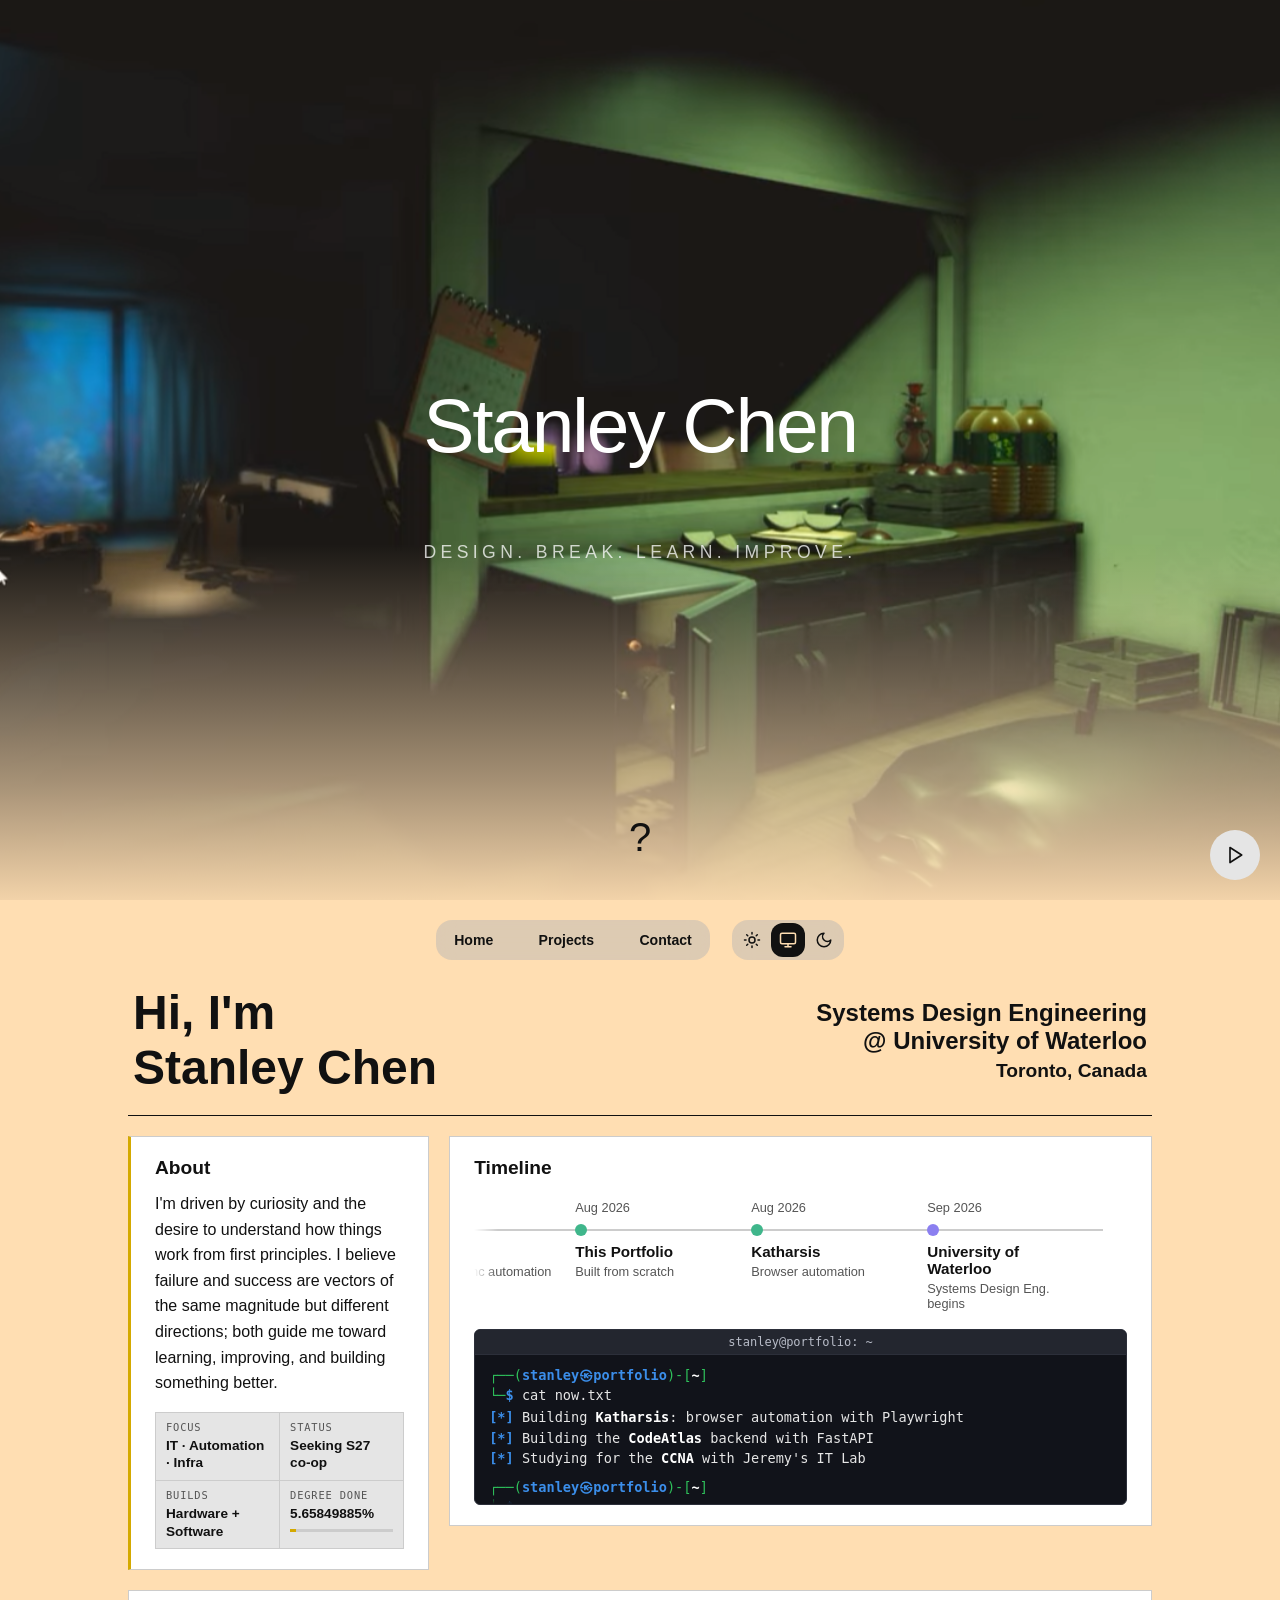
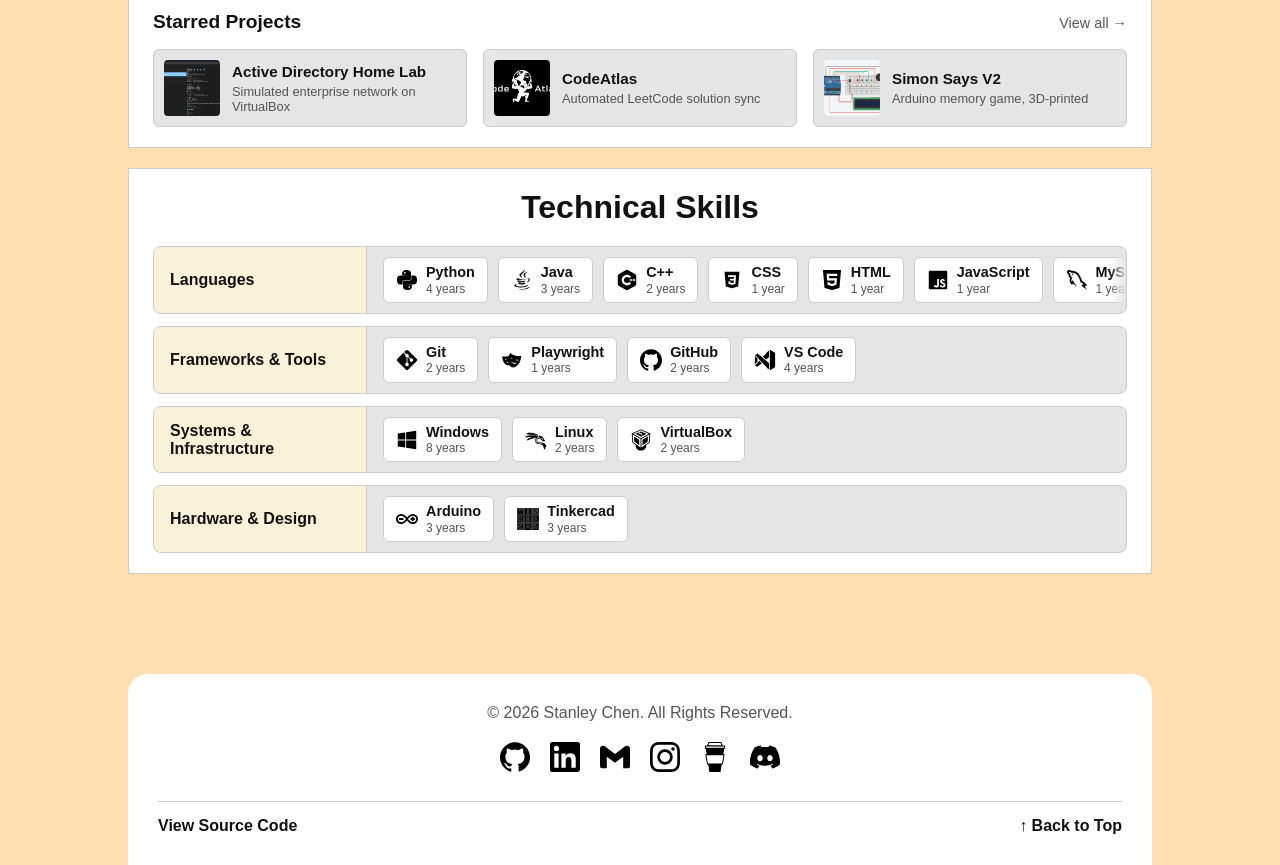
==== commit 495602ea: "Redesign index.html" ====
--- a/index.html
+++ b/index.html
@@ -29,21 +29,37 @@
             </ul>
 
             <div class="theme-selector" aria-label="Theme selection">
-                <button type="button" class="theme-option" data-theme="light">
-                    ◆
+                <button type="button" class="theme-option" data-theme="light" aria-label="Light theme" title="Light">
+                    <svg class="icon" viewBox="0 0 24 24" aria-hidden="true">
+                        <circle cx="12" cy="12" r="4"/>
+                        <path d="M12 2v2M12 20v2M4.93 4.93l1.41 1.41M17.66 17.66l1.41 1.41M2 12h2M20 12h2M6.34 17.66l-1.41 1.41M19.07 4.93l-1.41 1.41"/>
+                    </svg>
                 </button>
 
-                <button type="button" class="theme-option active" data-theme="system">
-                    ◈
+                <button type="button" class="theme-option active" data-theme="system" aria-label="System theme" title="System">
+                    <svg class="icon" viewBox="0 0 24 24" aria-hidden="true">
+                        <rect x="2" y="3" width="20" height="14" rx="2"/>
+                        <path d="M8 21h8M12 17v4"/>
+                    </svg>
                 </button>
 
-                <button type="button" class="theme-option" data-theme="dark">
-                    ◇
+                <button type="button" class="theme-option" data-theme="dark" aria-label="Dark theme" title="Dark">
+                    <svg class="icon" viewBox="0 0 24 24" aria-hidden="true">
+                        <path d="M12 3a6 6 0 0 0 9 9 9 9 0 1 1-9-9Z"/>
+                    </svg>
                 </button>
             </div>
         </nav>
 
-        <button id="music-toggle" class="music-btn" aria-label="Play menu music">▶</button>
+        <button id="music-toggle" class="music-btn" aria-label="Play menu music">
+            <svg class="icon icon-play" viewBox="0 0 24 24" aria-hidden="true">
+                <polygon points="6 3 20 12 6 21 6 3"/>
+            </svg>
+            <svg class="icon icon-pause" viewBox="0 0 24 24" aria-hidden="true">
+                <rect x="6" y="4" width="4" height="16" rx="1"/>
+                <rect x="14" y="4" width="4" height="16" rx="1"/>
+            </svg>
+        </button>
         <audio id="menu-music" src="audio/menu_music.mp3" loop></audio>
 
         <main>
@@ -55,13 +71,6 @@
                     <h2>Systems Design Engineering<br>@ University of Waterloo</h2>
                     <h2 id="location">Toronto, Canada</h2>
                 </div>
-            </section>
-
-            <section id="brief">
-                <p>Curious</p>
-                <p>Systems Engineer</p>
-                <p>Problem Solver</p>
-                <p>Builder</p>
             </section>
 
             <section id="about-timeline">
@@ -72,6 +81,31 @@
                         I believe failure and success are vectors of the same magnitude but different directions;
                         both guide me toward learning, improving, and building something better.
                     </p>
+
+                    <dl class="spec-sheet">
+                        <div class="spec-cell">
+                            <dt>Focus</dt>
+                            <dd>IT · Automation · Infra</dd>
+                        </div>
+
+                        <div class="spec-cell">
+                            <dt>Status</dt>
+                            <dd>Seeking S27 co-op</dd>
+                        </div>
+
+                        <div class="spec-cell">
+                            <dt>Builds</dt>
+                            <dd>Hardware + Software</dd>
+                        </div>
+
+                        <div class="spec-cell">
+                            <dt>Degree done</dt>
+                            <dd>
+                                <span id="degree-percent">0%</span>
+                                <span class="degree-bar"><span class="degree-fill"></span></span>
+                            </dd>
+                        </div>
+                    </dl>
                 </div>
 
                 <div id="timeline">
@@ -127,6 +161,25 @@
                             <p class="timeline-note">Systems Design Eng. begins</p>
                         </li>
                     </ol>
+
+                    <div class="terminal" aria-label="What I'm currently working on">
+                        <div class="terminal-bar">stanley@portfolio: ~</div>
+
+                        <div class="terminal-body">
+                            <p><span class="prompt-line">┌──(</span><span class="prompt-user">stanley㉿portfolio</span><span class="prompt-line">)-[</span><span class="prompt-path">~</span><span class="prompt-line">]</span></p>
+                            <p><span class="prompt-line">└─</span><span class="prompt-symbol">$</span> cat now.txt</p>
+
+                            <ul class="terminal-list">
+                                <li>Building <strong>Katharsis</strong>: browser automation with Playwright</li>
+                                <li>Building the <strong>CodeAtlas</strong> backend with FastAPI</li>
+                                <li>Studying for the <strong>CCNA</strong> with Jeremy's IT Lab</li>
+                            </ul>
+
+                            <p><span class="prompt-line">┌──(</span><span class="prompt-user">stanley㉿portfolio</span><span class="prompt-line">)-[</span><span class="prompt-path">~</span><span class="prompt-line">]</span></p>
+                            <p><span class="prompt-line">└─</span><span class="prompt-symbol">$</span></p>
+                        </div>
+                    </div>
+
                 </div>
 
             </section>
--- a/style.css
+++ b/style.css
@@ -67,6 +67,60 @@
     margin: auto;
 }
 
+
+.icon {
+    width: 18px;
+    height: 18px;
+    flex-shrink: 0;
+
+    fill: none;
+    stroke: currentColor;
+    stroke-width: 2;
+    stroke-linecap: round;
+    stroke-linejoin: round;
+}
+
+.theme-option,
+.music-btn,
+.modal-close,
+.lightbox-close {
+    display: inline-flex;
+    align-items: center;
+    justify-content: center;
+}
+
+.music-btn .icon {
+    width: 20px;
+    height: 20px;
+}
+
+.music-btn .icon-pause {
+    display: none;
+}
+
+.music-btn.playing .icon-play {
+    display: none;
+}
+
+.music-btn.playing .icon-pause {
+    display: block;
+}
+
+.filter-btn {
+    display: inline-flex;
+    align-items: center;
+    gap: 8px;
+}
+
+.modal-close .icon {
+    width: 22px;
+    height: 22px;
+}
+
+.lightbox-close .icon {
+    width: 32px;
+    height: 32px;
+}
 
 /* Index.html CSS Below */
 
@@ -284,7 +338,9 @@
     justify-content:space-between;
     align-items:center;
     margin-top:20px;
-    margin-bottom:0;
+    margin-bottom:20px;
+    padding-bottom:15px;
+    border-bottom:1px solid var(--text);
     width: 100%;
 }
 
@@ -309,205 +365,421 @@
     margin: 5px;
 }
 
-#brief {
-    display: flex;
-    justify-content: center;
+
+#about-timeline {
+    display: grid;
+    grid-template-columns: 3fr 7fr;
     gap: 20px;
+    margin-bottom: 20px;
+}
+
+#about,
+#timeline {
+    background: var(--surface);
+    border: 1px solid var(--border);
+    padding: 20px 24px;
+    min-width: 0;
+}
+
+#about {
+    border-left: 3px solid var(--accent);
+    display: flex;
+    flex-direction: column;
+}
+
+#timeline {
+    display: grid;
+    grid-template-rows: auto 2fr 3fr;
+    height: 390px;
+    box-sizing: border-box;
+}
+
+#about h2,
+#timeline h2 {
+    margin: 0 0 12px;
+    font-size: 1.2rem;
+}
+
+#about p {
+    margin: 0 0 16px;
+    line-height: 1.6;
+}
+
+/* Spec sheet (inside About) */
+.spec-sheet {
+    margin: auto 0 0;
+
+    display: grid;
+    grid-template-columns: 1fr 1fr;
+    gap: 1px;
+
+    background: var(--border);
+    border: 1px solid var(--border);
+}
+
+.spec-cell {
+    min-width: 0;
+    padding: 8px 10px;
+    background: var(--surface-secondary);
+}
+
+.spec-cell dt {
+    margin-bottom: 4px;
+
+    font-family: ui-monospace, "Cascadia Mono", Consolas, "DejaVu Sans Mono", monospace;
+    font-size: 0.65rem;
+    letter-spacing: 0.08em;
+    text-transform: uppercase;
+    color: var(--text-secondary);
+}
+
+.spec-cell dd {
+    margin: 0;
+    font-size: 0.85rem;
+    font-weight: bold;
+    line-height: 1.3;
+}
+
+#degree-percent {
+    font-variant-numeric: tabular-nums;
+}
+
+.degree-bar {
+    display: block;
+    height: 3px;
+    margin-top: 6px;
+    background: var(--border);
+}
+
+.degree-fill {
+    display: block;
+    width: 0;
+    height: 100%;
+    background: var(--accent);
+}
+
+.timeline-track {
+    list-style: none;
+    margin: 0;
+    padding: 4px 24px 0;
+    align-self: center;
+
+    display: flex;
+    overflow-x: auto;
+    scrollbar-width: none;
+
+    -webkit-mask-image: linear-gradient(to right, transparent, #000 24px, #000 calc(100% - 24px), transparent);
+    mask-image: linear-gradient(to right, transparent, #000 24px, #000 calc(100% - 24px), transparent);
+}
+
+.timeline-track::-webkit-scrollbar {
+    display: none;
+}
+
+.timeline-item {
+    flex: 0 0 160px;
     position: relative;
-    padding: 15px 0;
-    margin: 5px 0 20px;
-}
-
-
-#brief::before {
+    padding-right: 16px;
+}
+
+.timeline-item[data-type="project"]   { --dot-color: #3fb68b; }
+.timeline-item[data-type="education"] { --dot-color: #8b7ff0; }
+.timeline-item[data-type="work"]      { --dot-color: #e07a5f; }
+
+/* line segment */
+.timeline-item::before {
     content: "";
     position: absolute;
-    top: 0;
+    top: 29px;
     left: 0;
-    width: 100%;
-    height: 1px;
-    background-color: var(--text);
-}
-
-
-#brief::after {
+    right: 0;
+    height: 2px;
+    background: var(--border);
+}
+
+/* dot */
+.timeline-item::after {
     content: "";
     position: absolute;
-    bottom: 0;
+    top: 24px;
     left: 0;
-    width: 100%;
-    height: 1px;
-    background-color: var(--text);
-}
-
-
-#brief p {
+    width: 12px;
+    height: 12px;
+    border-radius: 50%;
+    background: var(--dot-color);
+}
+
+.timeline-item time {
+    display: block;
+    font-size: 0.8rem;
+    color: var(--text-secondary);
+}
+
+.timeline-title {
+    display: block;
+    margin-top: 28px;
+    font-weight: bold;
+    font-size: 0.95rem;
+}
+
+a.timeline-title:hover {
+    color: var(--accent);
+}
+
+.timeline-note {
+    margin: 4px 0 0;
+    font-size: 0.8rem;
+    color: var(--text-secondary);
+}
+
+/* Kali-style terminal */
+.terminal {
+    display: flex;
+    flex-direction: column;
+    min-height: 0;
+    margin-top: 12px;
+
+    background: #11131a;
+    border: 1px solid #2c2f3a;
+    border-radius: 6px;
+    overflow: hidden;
+
+    font-family: ui-monospace, "Cascadia Mono", Consolas, "DejaVu Sans Mono", monospace;
+    font-size: 0.85rem;
+    color: #e6e6e6;
+}
+
+.terminal-bar {
+    padding: 5px 12px;
+    background: #23262f;
+    border-bottom: 1px solid #2c2f3a;
+
+    color: #b8bcc8;
+    font-size: 0.75rem;
+    text-align: center;
+}
+
+.terminal-body {
+    flex: 1;
+    min-height: 0;
+    padding: 10px 14px;
+
+    overflow-y: auto;
+    scrollbar-width: none;
+
+    -webkit-mask-image: linear-gradient(to bottom, transparent, #000 10px, #000 calc(100% - 10px), transparent);
+    mask-image: linear-gradient(to bottom, transparent, #000 10px, #000 calc(100% - 10px), transparent);
+}
+
+.terminal-body::-webkit-scrollbar {
+    display: none;
+}
+
+.terminal-body p {
+    margin: 0;
+    line-height: 1.5;
+}
+
+/* Kali's default zsh prompt colours */
+.prompt-line   { color: #2fc15b; }
+.prompt-user   { color: #3b8eea; font-weight: bold; }
+.prompt-path   { color: #ffffff; font-weight: bold; }
+.prompt-symbol { color: #3b8eea; font-weight: bold; }
+
+.terminal-list {
+    list-style: none;
+    margin: 2px 0 8px;
+    padding: 0;
+    line-height: 1.5;
+}
+
+.terminal-list li {
+    padding-left: 4ch;
+    text-indent: -4ch;
+}
+
+.terminal-list li::before {
+    content: "[*] ";
+    color: #3b8eea;
+    font-weight: bold;
+}
+
+.terminal-list strong {
+    color: #ffffff;
+}
+
+#star-projects {
     background: var(--surface);
-    padding: 10px 20px;
-    border-radius: 30px;
-    margin-top: 0;
-    margin-bottom: 0;
-}
-
-#about {
-    background: var(--surface);
-    padding:10px 40px;
-    border-radius:20px;
-    font-size:1.2rem;
-    line-height:1.6;
-    margin-bottom:20px;
-
-}
-
-#star-projects {
-    background-color: var(--surface);
-    border-radius: 20px;
-    padding: 30px;
-    margin-top: 0;
+    border: 1px solid var(--border);
+    padding: 20px 24px;
     margin-bottom: 20px;
 }
 
 .star-title {
     display: flex;
     justify-content: space-between;
-    align-items: flex-end;
-    margin-bottom: 20px;
-}
-
-.star-title-left {
-    text-align: left;
-}
-
-.star-title-right {
-    text-align: right;
-}
-
-.star-title-right:hover {
-    color: var(--accent-hover);
+    align-items: baseline;
+    margin-bottom: 16px;
+}
+
+.star-title h2 {
+    margin: 0;
+    font-size: 1.2rem;
+}
+
+.star-title a {
+    font-size: 0.9rem;
+    color: var(--text-secondary);
+}
+
+.star-title a:hover {
+    color: var(--accent);
 }
 
 .project-container {
     display: grid;
     grid-template-columns: repeat(3, 1fr);
-    gap: 25px;
+    gap: 16px;
 }
 
 .project-card {
-    background-color: var(--surface-secondary);
-    border-radius: 15px;
-    height: 250px;
-
-    display: flex;
-    flex-direction: column;
-    justify-content: flex-end;
-    align-items: stretch;
-
-    padding: 0;
+    display: flex;
+    align-items: center;
+    gap: 12px;
+    padding: 10px;
+
+    background: var(--surface-secondary);
+    border: 1px solid var(--border);
+    border-radius: 6px;
+    color: var(--text);
+
+    transition: border-color 0.2s ease, background-color 0.2s ease;
+}
+
+.project-card:hover {
+    border-color: var(--accent);
+    background: var(--surface-hover);
+}
+
+.project-card img {
+    width: 56px;
+    height: 56px;
+    flex-shrink: 0;
+    object-fit: cover;
+    border-radius: 4px;
+}
+
+.project-card h3 {
+    margin: 0 0 4px;
+    font-size: 0.95rem;
+}
+
+.project-card p {
+    margin: 0;
+    font-size: 0.8rem;
+    color: var(--text-secondary);
+}
+
+#skills {
+    background: var(--surface);
+    border: 1px solid var(--border);
+    padding: 20px 24px;
+}
+
+#skills h2 {
+    text-align: center;
+    font-size: 2rem;
+    margin: 0 0 20px;
+}
+
+.skill-row {
+    display: flex;
+    margin-bottom: 12px;
+
+    background: var(--surface-secondary);
+    border: 1px solid var(--border);
+    border-radius: 8px;
     overflow: hidden;
+}
+
+.skill-row:last-child {
+    margin-bottom: 0;
+}
+
+.skill-category-title {
+    flex: 0 0 180px;
+    display: flex;
+    align-items: center;
+
+    margin: 0;
+    padding: 12px 16px;
+    font-size: 1rem;
+
+    background: color-mix(in srgb, var(--accent) 15%, var(--surface));
+    border-right: 1px solid var(--border);
+}
+
+.skills-container {
+    flex: 1;
+    min-width: 0;
+
+    display: flex;
+    gap: 10px;
+    padding: 10px 16px;
+
+    overflow-x: auto;
+    scrollbar-width: none;
+
+    -webkit-mask-image: linear-gradient(to right, transparent, #000 16px, #000 calc(100% - 16px), transparent);
+    mask-image: linear-gradient(to right, transparent, #000 16px, #000 calc(100% - 16px), transparent);
+}
+
+.skills-container::-webkit-scrollbar {
+    display: none;
+}
+
+.skill-card {
+    flex-shrink: 0;
+
+    display: grid;
+    grid-template-columns: 22px auto;
+    column-gap: 8px;
+    align-items: center;
+    text-align: left;
+
+    padding: 6px 12px;
+    background: var(--surface);
+    border: 1px solid var(--border);
+    border-radius: 6px;
 
     color: var(--text);
-    text-decoration: none;
-
+    font-family: inherit;
     cursor: pointer;
-    transition: transform 0.2s ease, background-color 0.2s ease;
-}
-
-.project-card:hover {
-    transform: translateY(-5px);
-    background-color: var(--surface-hover);
-}
-
-.project-card img {
-    width: 100%;
-    height: 100%;
-    object-fit: cover;
-    display: block;
-}
-
-.project-card h3 {
-    margin: 0;
-    padding: 15px 20px;
-
-}
-
-#skills {
-    background-color: var(--surface);
-    border-radius: 20px;
-    padding: 20px;
-    margin-top: 0;
-    margin-bottom: 0;
-}
-
-#skills h2,
-#skills h3{
-    text-align: center;
-}
-
-#skills h2 {
-    font-size: 2rem;
-    margin-bottom: 20px;
-}
-
-#skills h3 {
-    font-size: 1.5rem;
-    margin-top: 20px;
-    margin-bottom: 20px;
-}
-
-.skills-container {
-    display: flex;
-    flex-wrap: wrap;
-    justify-content: center;
-    gap: 20px;
-    padding-bottom: 30px;
-    margin-bottom: 30px;
-    border-bottom: 1px solid var(--border);
-}
-
-.skill-card {
-    background-color: var(--surface-secondary);
-    border: none;
-    border-radius: 15px;
-    height: 100px;
-    width: 100px;
-    display: flex;
-    flex-direction: column;
-    justify-content: center;
-    align-items: center;
-    cursor: pointer;
-    color: var(--text);
-    transition: 0.2s ease;
-    font-family: inherit;
-    font-size: inherit;
+    transition: border-color 0.2s ease;
+}
+
+.skill-card:hover {
+    border-color: var(--accent);
 }
 
 .skill-icon {
-    width: 40px;
-    height: 40px;
-    margin-bottom: 10px;
+    grid-row: span 2;
+    width: 22px;
+    height: 22px;
     object-fit: contain;
 }
 
 .skill-name {
-    font-size: 1.2rem;
+    font-size: 0.9rem;
     font-weight: bold;
+    line-height: 1.2;
 }
 
 .skill-time {
+    font-size: 0.75rem;
     color: var(--text-secondary);
-    font-size: 0.9rem;
-}
-
-.skill-card:hover {
-    transform: translateY(-5px);
-    background-color: var(--surface-hover);
-}
-
-.skills-container:last-child {
-    border-bottom: none;
-    margin-bottom: 0;
-}
-
+    line-height: 1.2;
+}
 .skill-description{
     background-color: var(--surface-tertiary);
     border-radius: 8px;
@@ -1330,6 +1602,46 @@
 
 /* Mobile project cards */
 @media (max-width: 900px) {
+    #intro {
+        flex-direction: column;
+        align-items: flex-start;
+        gap: 10px;
+    }
+
+    .intro-left,
+    .intro-right {
+        width: 100%;
+        text-align: left;
+    }
+
+    .intro-left {
+        font-size: 1.4rem;
+    }
+
+    #about-timeline,
+    .project-container {
+        grid-template-columns: 1fr;
+    }
+
+    #timeline {
+        height: auto;
+        grid-template-rows: auto;
+    }
+
+    .terminal-body {
+        max-height: 180px;
+    }
+
+    .skill-row {
+        flex-direction: column;
+    }
+
+    .skill-category-title {
+        flex-basis: auto;
+        border-right: none;
+        border-bottom: 1px solid var(--border);
+    }
+
     .project {
         display: grid;
         grid-template-columns: minmax(0, 1fr);
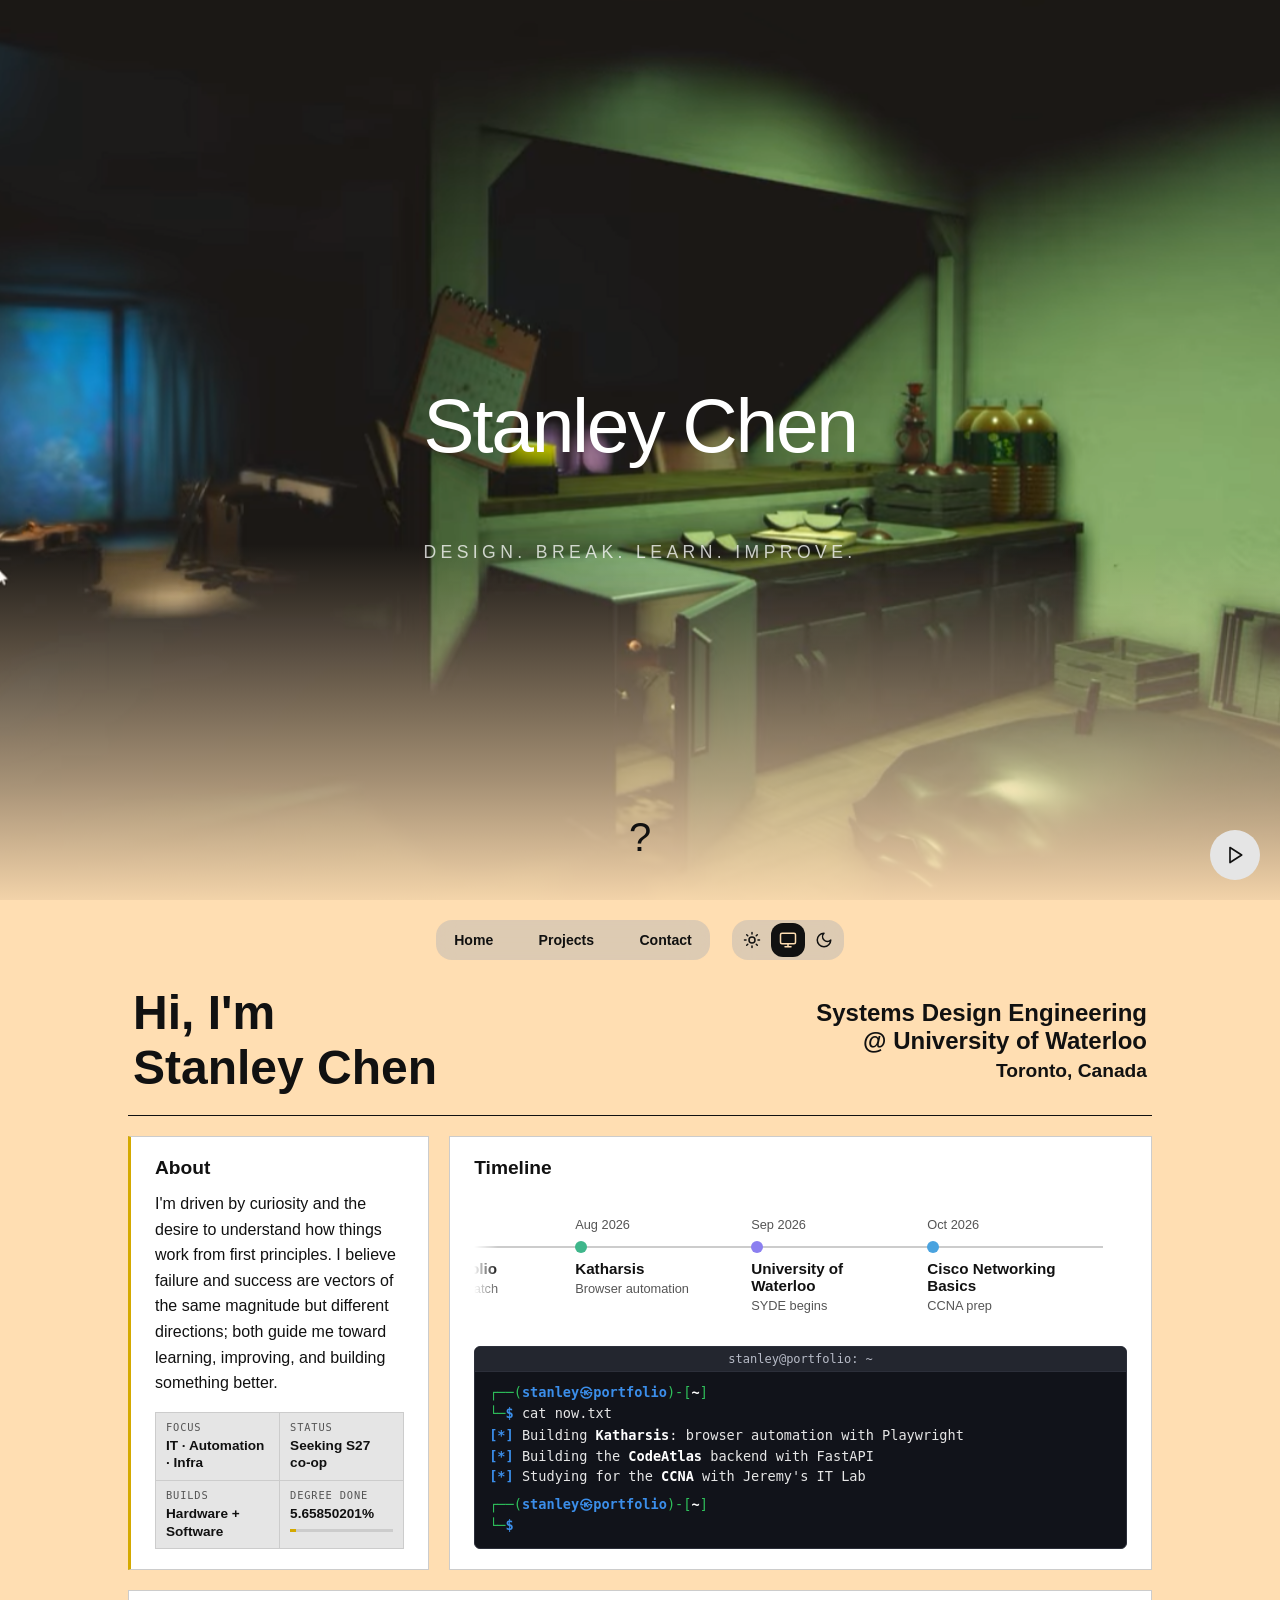
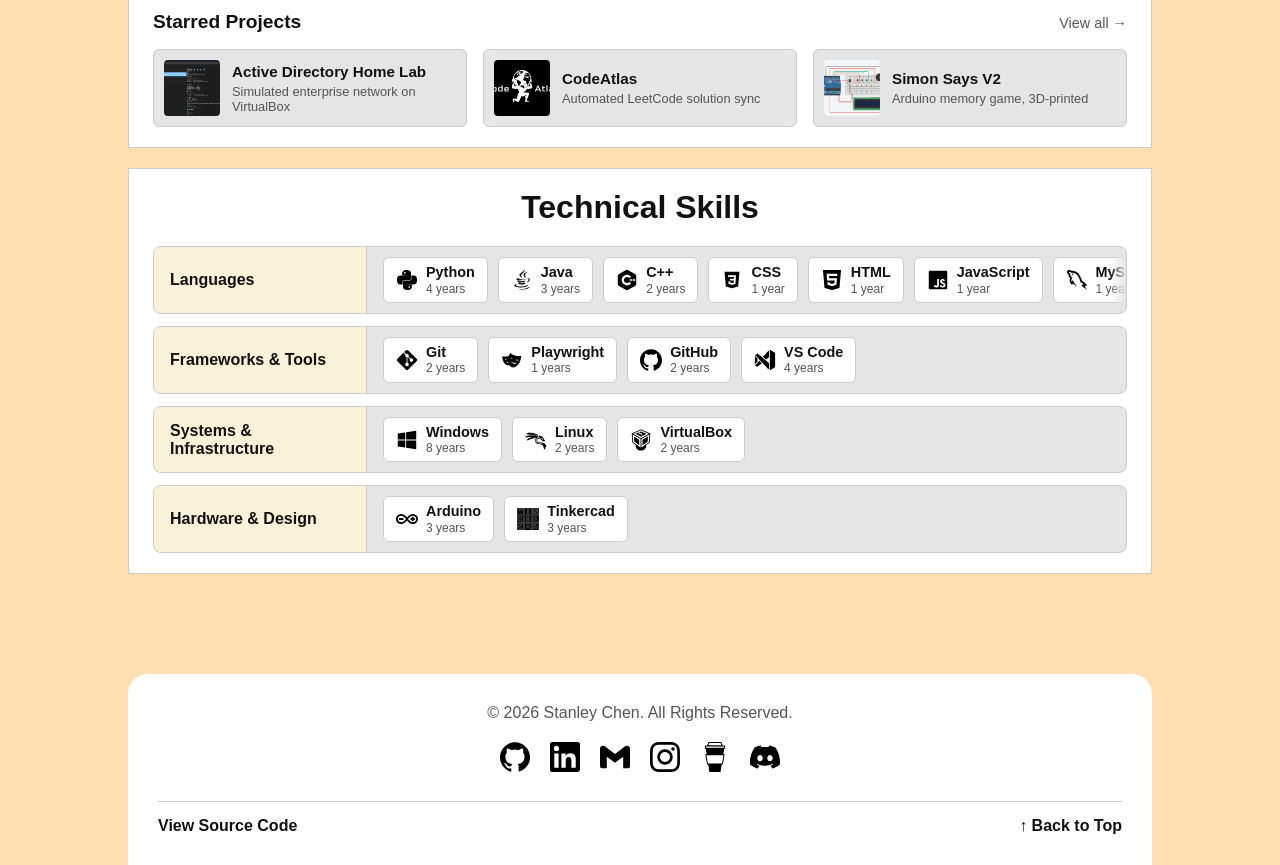
==== commit 3d39c7a5: "Timeline upd" ====
--- a/index.html
+++ b/index.html
@@ -158,7 +158,13 @@
                         <li class="timeline-item" data-type="education">
                             <time datetime="2026-09">Sep 2026</time>
                             <span class="timeline-title">University of Waterloo</span>
-                            <p class="timeline-note">Systems Design Eng. begins</p>
+                            <p class="timeline-note">SYDE begins</p>
+                        </li>
+
+                        <li class="timeline-item" data-type="cert">
+                            <time datetime="2026-10">Oct 2026</time>
+                            <a class="timeline-title" href="https://www.credly.com/badges/938dd3f8-204b-4971-be5a-bbae49121dab/public_url" target="_blank" rel="noopener">Cisco Networking Basics</a>
+                            <p class="timeline-note">CCNA prep</p>
                         </li>
                     </ol>
 
--- a/style.css
+++ b/style.css
@@ -390,7 +390,8 @@
 #timeline {
     display: grid;
     grid-template-rows: auto 2fr 3fr;
-    height: 390px;
+    height: 0;
+    min-height: 100%;
     box-sizing: border-box;
 }
 
@@ -485,6 +486,7 @@
 .timeline-item[data-type="project"]   { --dot-color: #3fb68b; }
 .timeline-item[data-type="education"] { --dot-color: #8b7ff0; }
 .timeline-item[data-type="work"]      { --dot-color: #e07a5f; }
+.timeline-item[data-type="cert"]      { --dot-color: #4aa3df; }
 
 /* line segment */
 .timeline-item::before {
@@ -1211,6 +1213,7 @@
 .status-tag[data-status="completed"] { background: green; }
 .status-tag[data-status="in-progress"] { background: orange; }
 .status-tag[data-status="down"] { background: red; }
+.status-tag[data-status="archived"] { background: #555; }
 
 .project-description {
     margin-bottom: 20px;
@@ -1602,6 +1605,14 @@
 
 /* Mobile project cards */
 @media (max-width: 900px) {
+    main {
+        width: 92%;
+    }
+
+    .project-title-group h3 {
+        font-size: 1.1rem;
+    }
+
     #intro {
         flex-direction: column;
         align-items: flex-start;
@@ -1735,4 +1746,35 @@
              clamp(8px, 1.3vw, 18px);
     font-size: clamp(0.8rem, 1.1vw, 1rem);
     white-space: nowrap;
+}
+
+
+
+
+/*
+MOBILE CONTROLS BAR
+Icon-only filter button, search box fills the rest of the row.
+*/
+@media (max-width: 900px) {
+    .controls-bar {
+        width: 100%;
+        gap: 10px;
+    }
+
+    .search-input {
+        flex: 1 1 auto;
+        min-width: 0;
+        width: auto;
+    }
+
+    .filter-btn {
+        flex: 0 0 auto;
+        font-size: 0;
+        gap: 0;
+        padding: 10px;
+    }
+
+    .filter-btn > :not(svg) {
+        display: none;
+    }
 }
